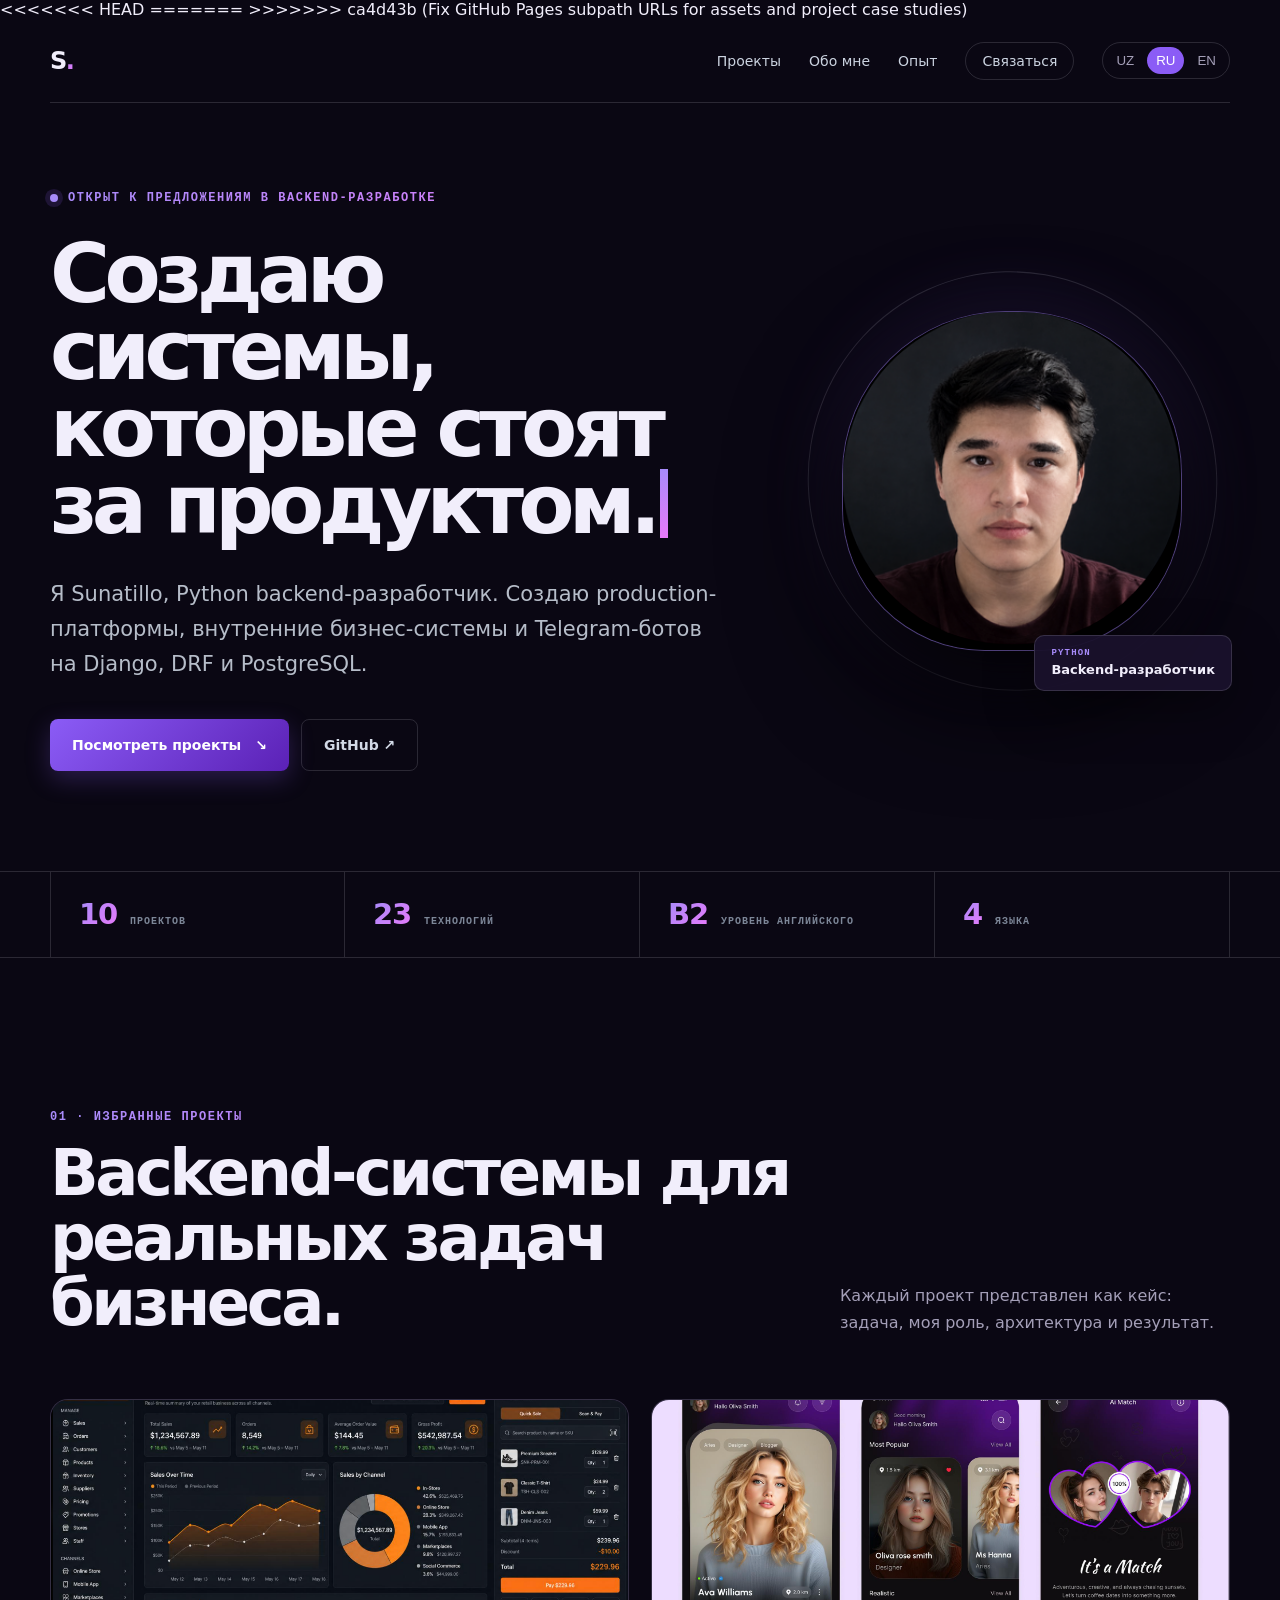
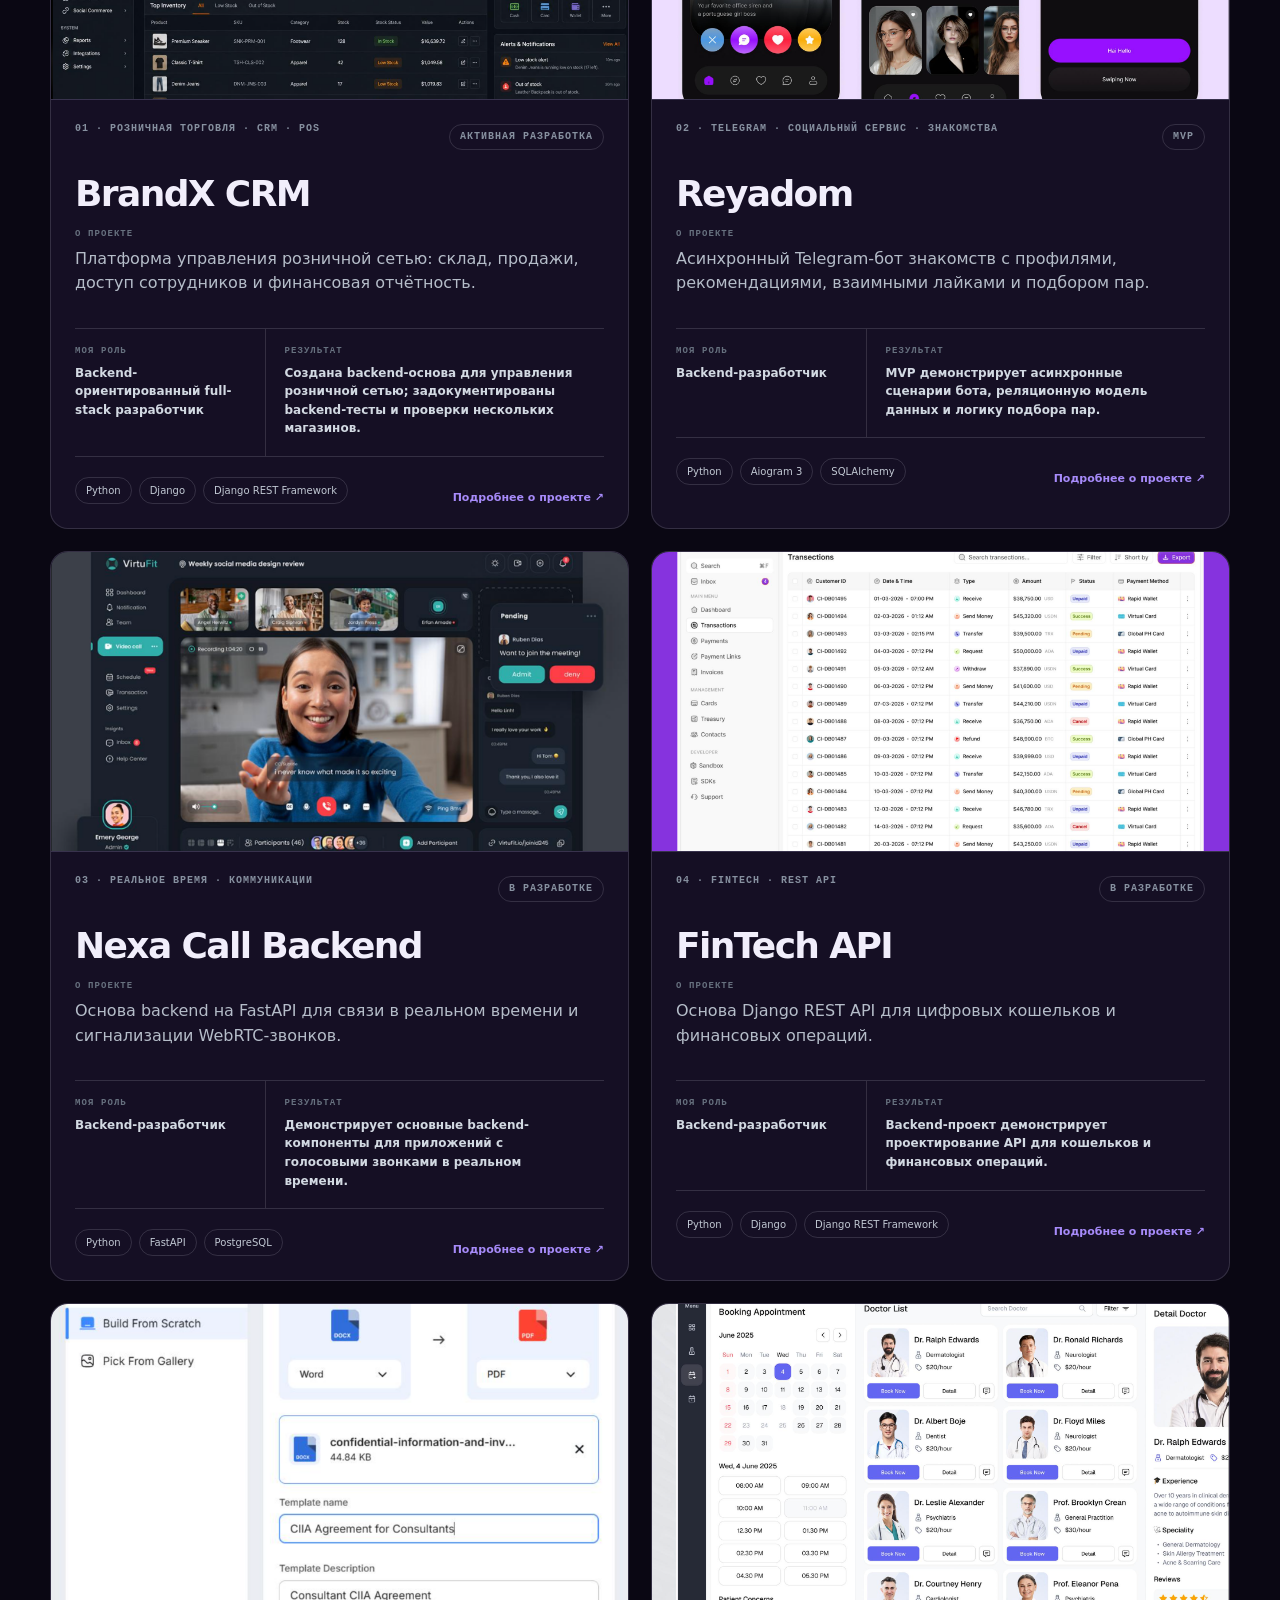
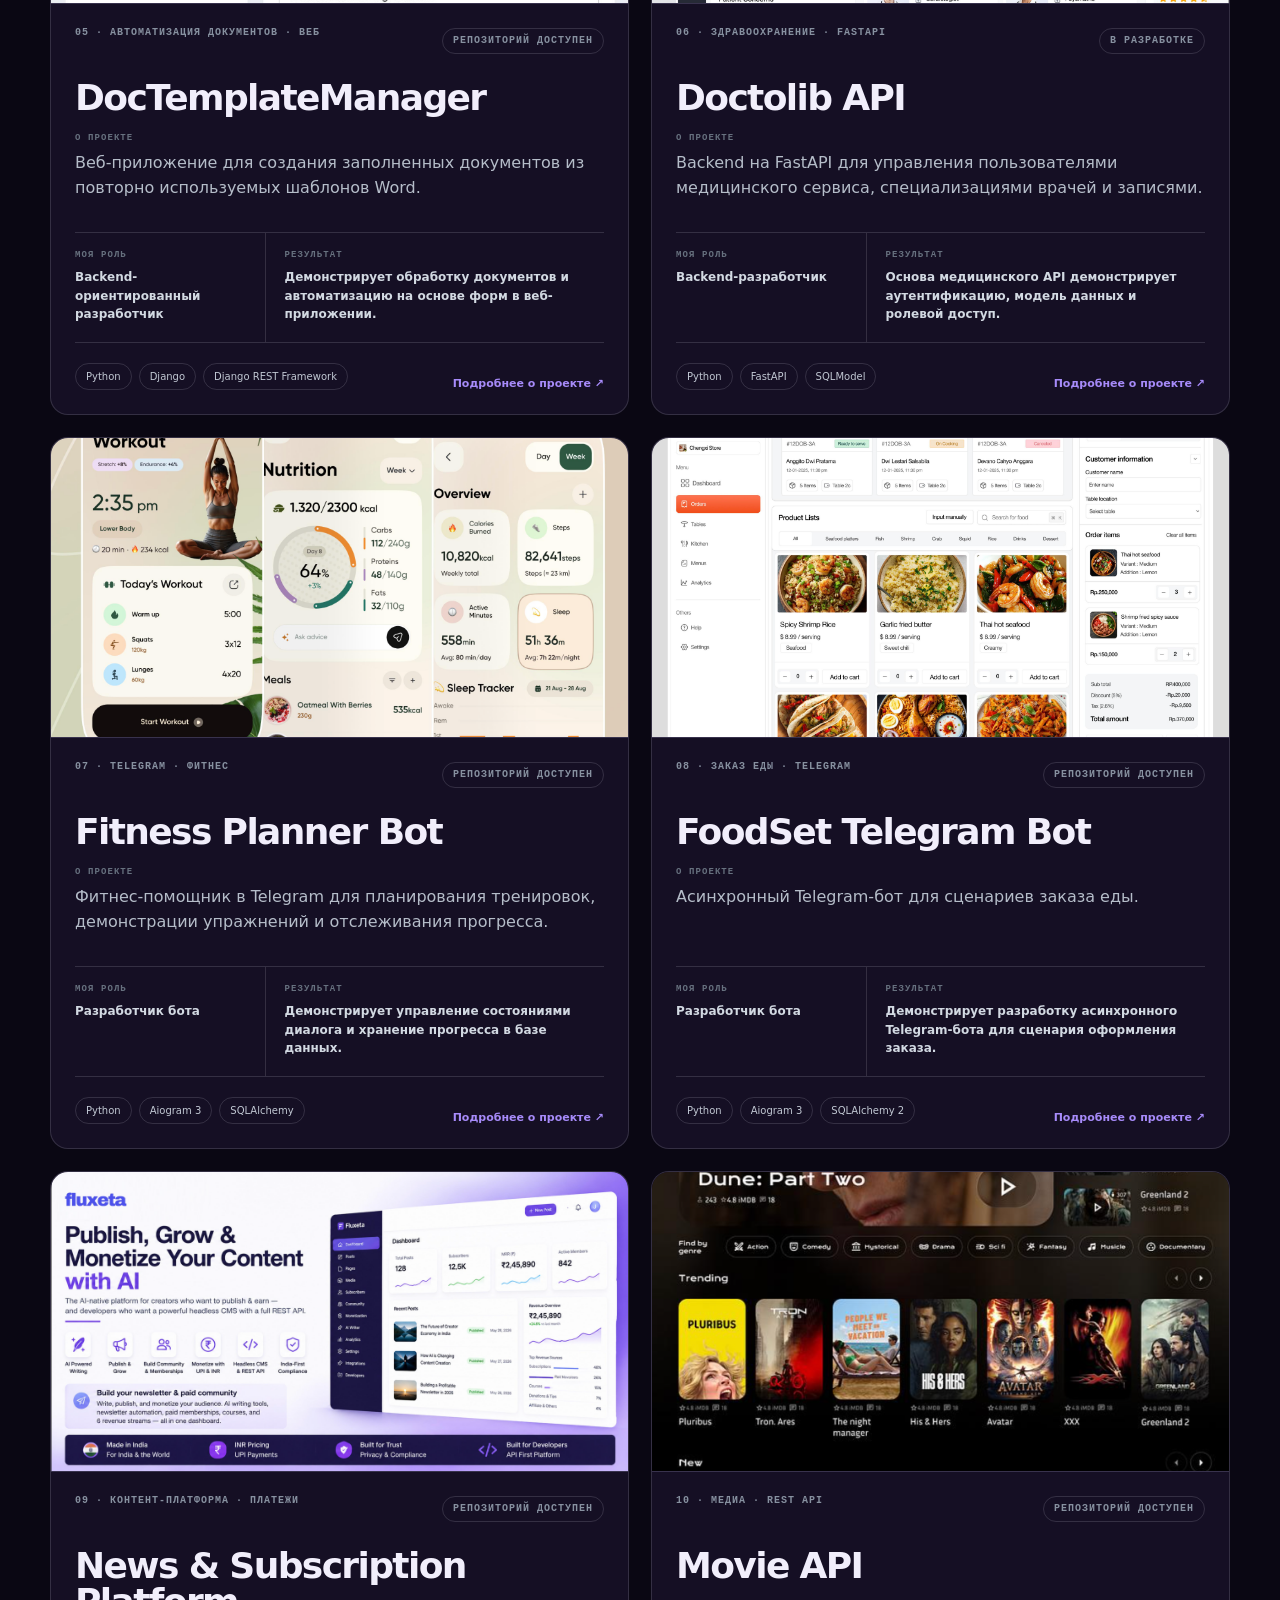
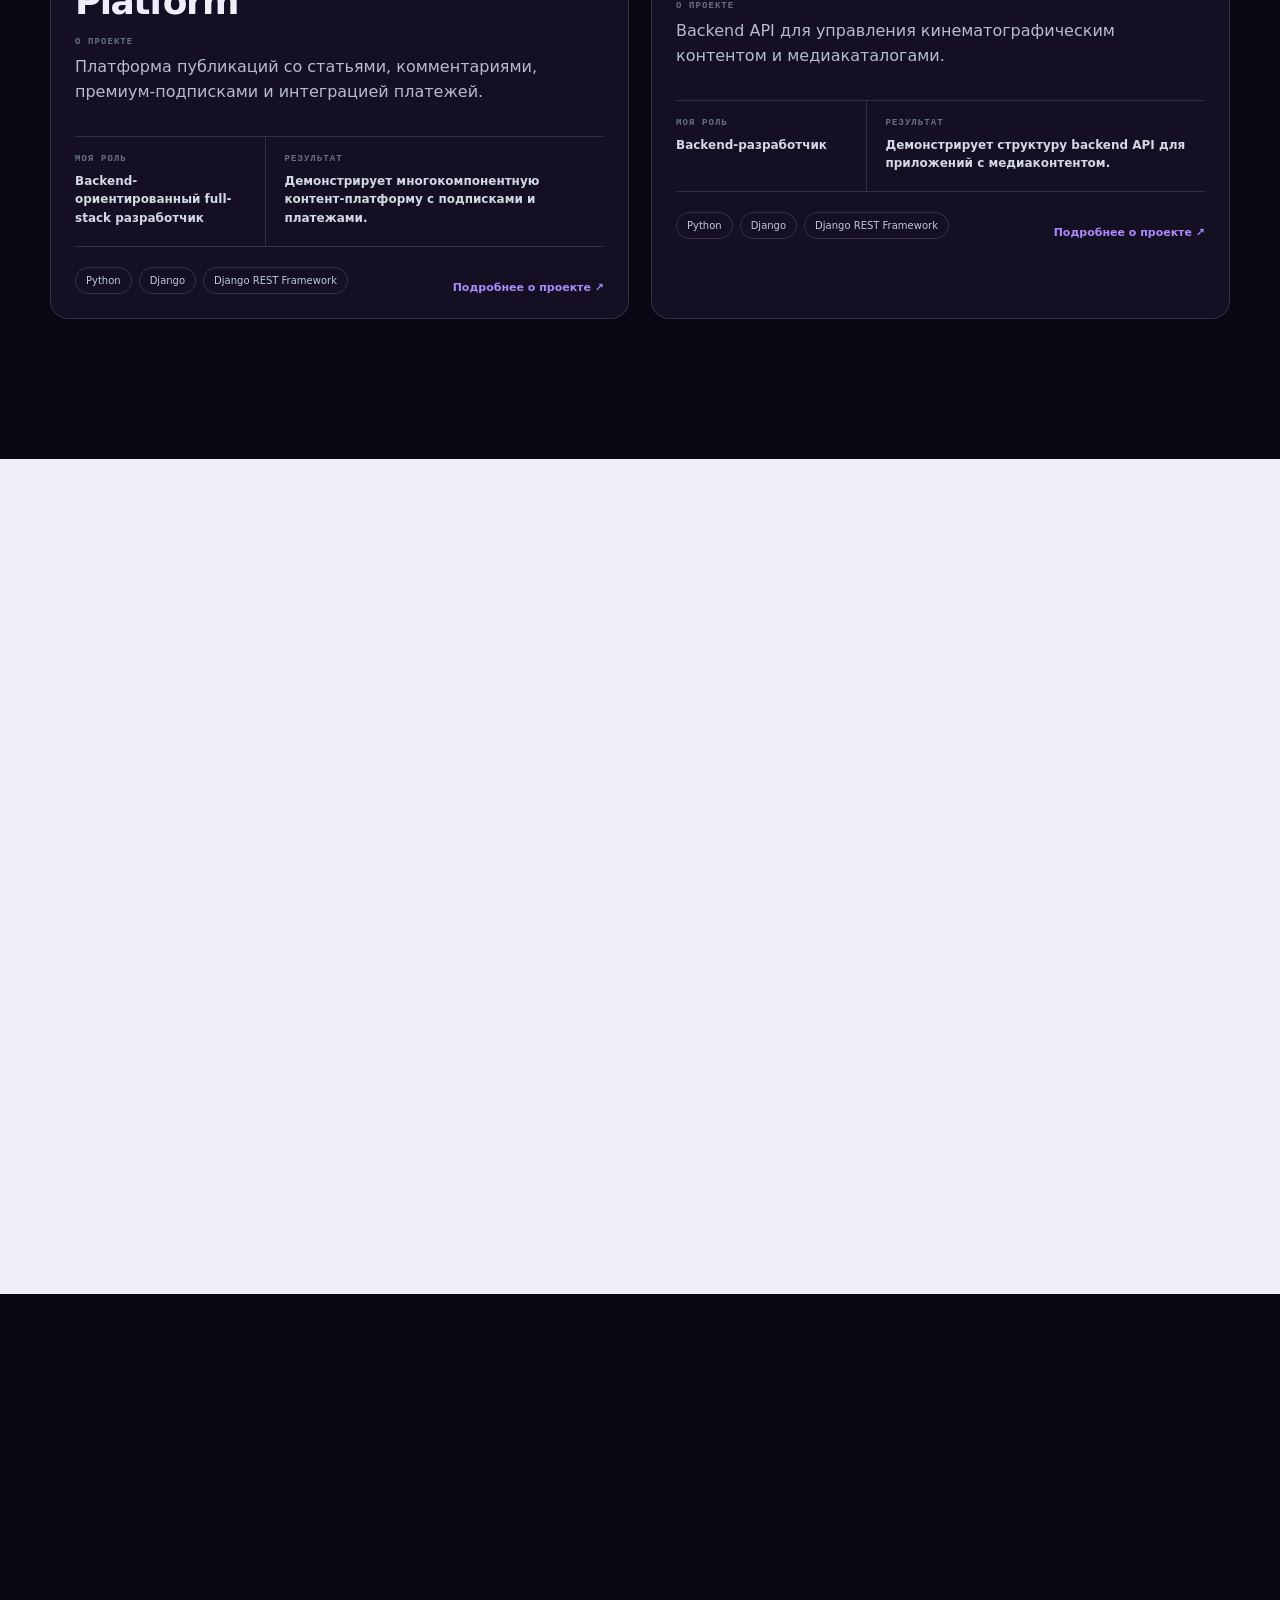
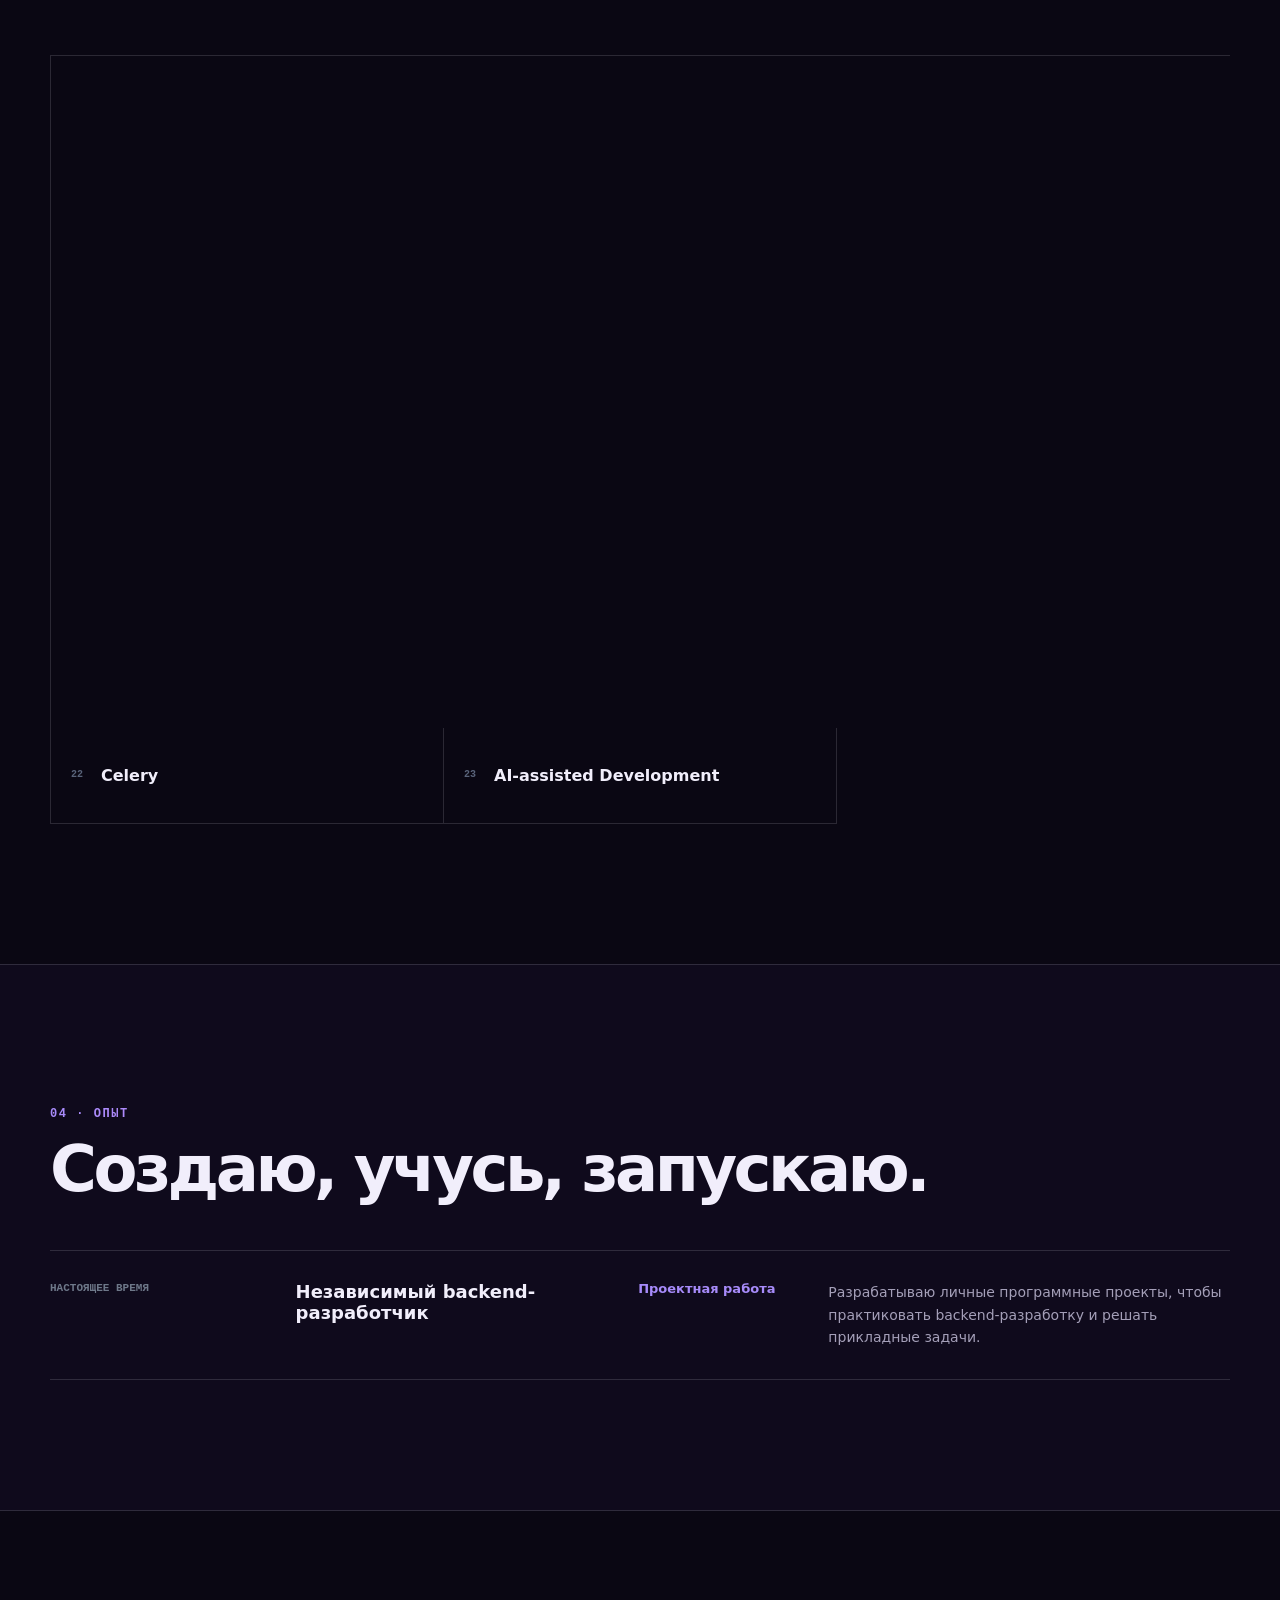
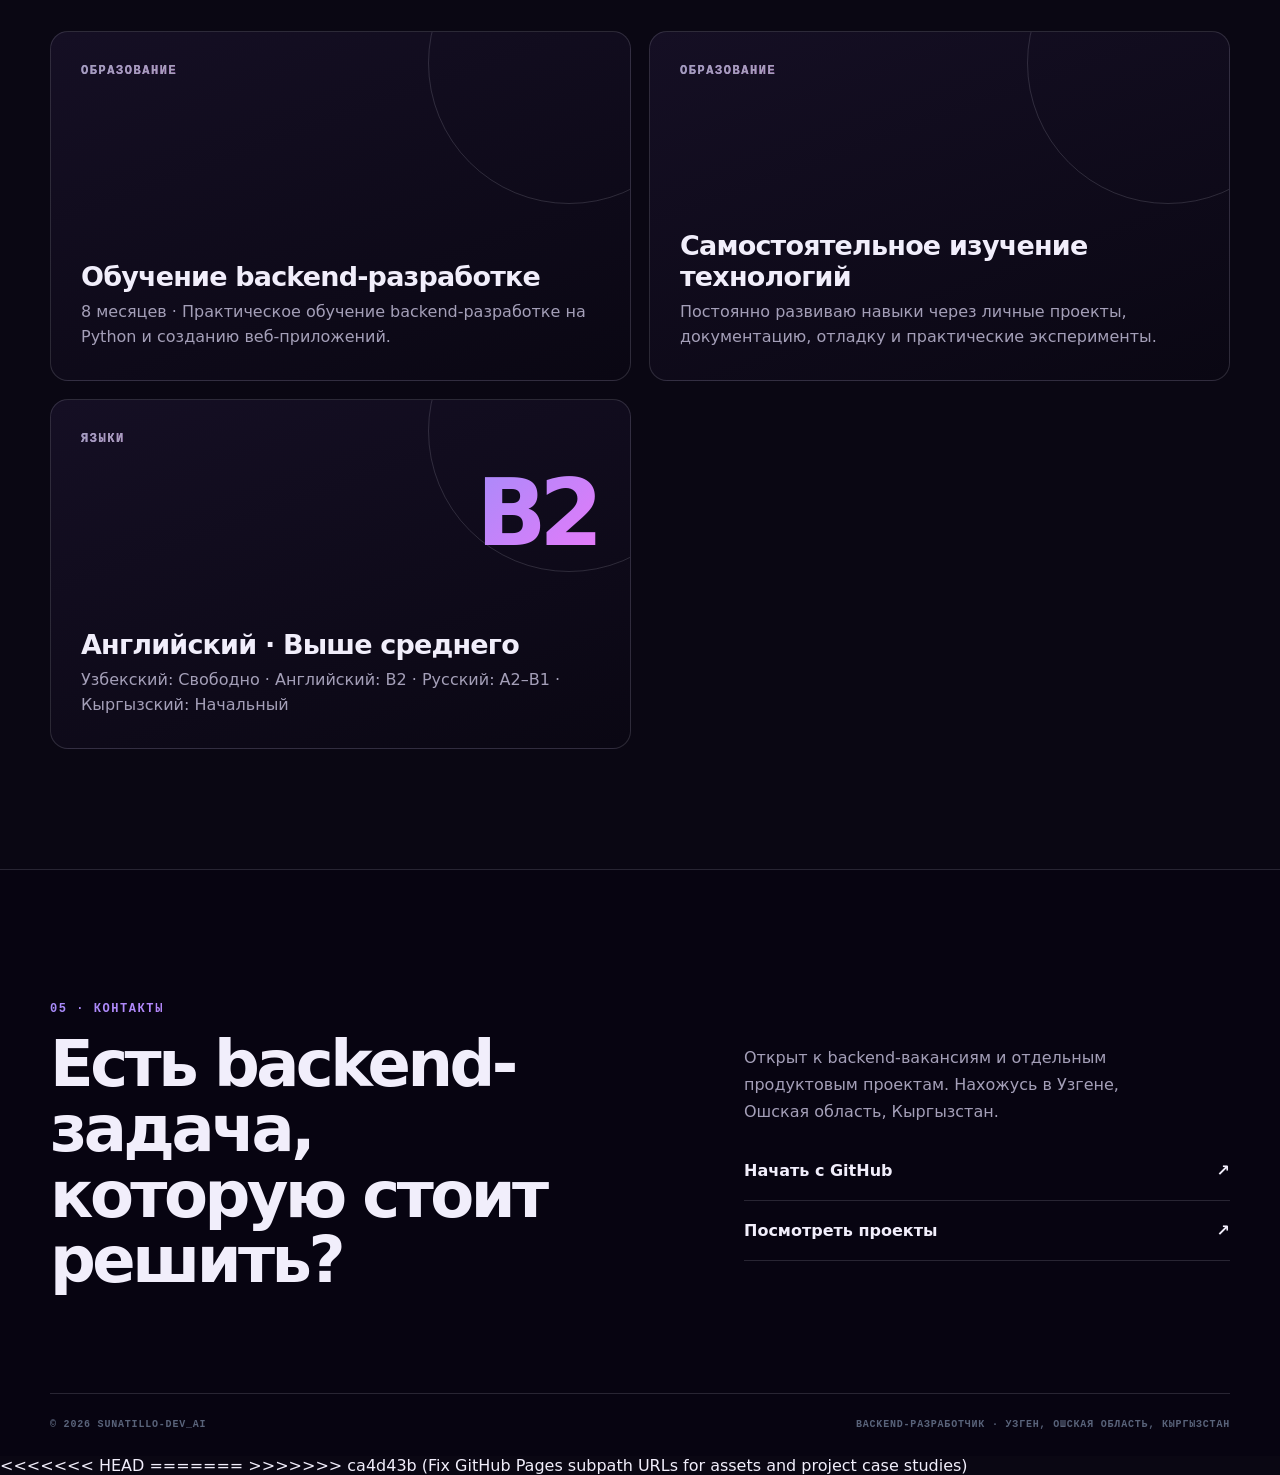
==== index.html @ 859b3cd0 "Fix project files and clean git history" ====
<html lang="ru">
<head>
    <meta charset="UTF-8">
    <meta name="viewport" content="width=device-width, initial-scale=1.0">

    <meta name="description" content="Backend engineering portfolio of Sunatillo — Django, DRF, PostgreSQL, Telegram bots.">
    <meta property="og:title" content="Sunatillo — Python Backend Developer">
    <meta property="og:description" content="Production backends and real operational systems, explained through detailed engineering case studies.">
    <meta property="og:image" content="https://sunatillo2024.github.io/Sunatillo-dev_ai/assets/og.png">
    <meta property="og:type" content="website">
    <meta name="twitter:card" content="summary_large_image">
    <meta name="theme-color" content="#0a0713">
<<<<<<< HEAD

    <link rel="icon" href="/Sunatillo-dev_ai/favicon.svg">
    <link rel="stylesheet" href="/Sunatillo-dev_ai/assets/styles.css">

=======
    <link rel="icon" href="/favicon.svg">
    <link rel="stylesheet" href="/assets/styles.css">
>>>>>>> ca4d43b (Fix GitHub Pages subpath URLs for assets and project case studies)
    <title>Sunatillo — Python Backend Developer</title>
</head>
<body>
    <div id="app"></div>
<<<<<<< HEAD

    <script type="module" src="/Sunatillo-dev_ai/assets/app.js"></script>
</body>
</html>
=======
    <script type="module" src="/assets/app.js"></script>
  </body>
</html>
>>>>>>> ca4d43b (Fix GitHub Pages subpath URLs for assets and project case studies)
---- assets/styles.css ----
:root {
  --ink:#f1eefb;
  --muted:#a49fb8;
  --line:rgba(241,238,251,.14);
  --bg:#0a0713;
  --violet:#8b5cf6;
  --violet-bright:#a78bfa;
  --violet-deep:#5b21b6;
  --plum:#d946ef;
  --plum-bright:#e879f9;
  --plum-deep:#86198f;
}
* { box-sizing:border-box; }
html { scroll-behavior:smooth; background:var(--bg); }
body { margin:0; background:var(--bg); color:var(--ink); font-family:Inter,ui-sans-serif,system-ui,-apple-system,BlinkMacSystemFont,"Segoe UI",sans-serif; overflow-x:hidden; }
a { color:inherit; text-decoration:none; }
::selection { background:var(--violet); color:#fff; }
.section-shell,.nav-shell { width:min(1180px,calc(100% - 48px)); margin-inline:auto; }

/* NAV */
.nav-shell { height:84px; display:flex; align-items:center; justify-content:space-between; border-bottom:1px solid var(--line); position:relative; z-index:5; }
.brand { font-size:24px; font-weight:850; letter-spacing:-.06em; }
.brand span { background:linear-gradient(135deg,var(--violet-bright),var(--plum-bright)); -webkit-background-clip:text; background-clip:text; color:transparent; }
.nav-links { display:flex; align-items:center; gap:28px; color:#cbd3e0; font-size:14px; }
.nav-links a:hover { color:#fff; }
.nav-cta { border:1px solid var(--line); border-radius:99px; padding:10px 16px; transition:.25s; }
.nav-cta:hover { border-color:var(--violet); background:rgba(139,92,246,.08); }
.language-switch { display:flex; align-items:center; gap:4px; padding:4px; border:1px solid var(--line); border-radius:99px; }
.language-switch button { border:0; border-radius:99px; padding:6px 9px; background:transparent; color:var(--muted); font:700 11px/1 inherit; cursor:pointer; }
.language-switch button[aria-pressed="true"] { background:var(--violet); color:#fff; }
.case-nav-actions { display:flex; align-items:center; gap:22px; }

/* HERO */
.hero { min-height:720px; display:grid; grid-template-columns:1.22fr .78fr; align-items:center; gap:64px; padding-block:88px 100px; }
.hero-copy { position:relative; z-index:1; }
.eyebrow,.section-kicker { background:linear-gradient(135deg,var(--violet-bright),var(--plum-bright)); -webkit-background-clip:text; background-clip:text; color:transparent; font:700 12px/1.2 ui-monospace,monospace; letter-spacing:.13em; text-transform:uppercase; }
.eyebrow { display:flex; align-items:center; gap:10px; margin:0 0 30px; }
.status-dot { width:8px; height:8px; border-radius:50%; background:var(--violet-bright); box-shadow:0 0 0 5px rgba(139,92,246,.15); animation:pulse 2s infinite; }
@keyframes pulse { 0%,100%{box-shadow:0 0 0 5px rgba(139,92,246,.15);} 50%{box-shadow:0 0 0 10px rgba(139,92,246,.03);} }
.hero h1 { margin:0; max-width:780px; font-size:clamp(44px,6.4vw,96px); line-height:.94; letter-spacing:-.07em; font-weight:740; }
.hero h1::after { content:""; display:inline-block; width:.09em; height:.85em; background:linear-gradient(180deg,var(--violet-bright),var(--plum-bright)); vertical-align:-.06em; margin-left:.06em; animation:blink 1.1s steps(1) infinite; }
@keyframes blink { 50%{opacity:0;} }
.hero-lead { max-width:700px; margin:34px 0 0; color:#b6bdc9; font-size:clamp(16px,2vw,21px); line-height:1.65; }
.hero-lead strong { color:var(--ink); font-weight:680; }
.hero-actions { display:flex; gap:12px; margin-top:38px; flex-wrap:wrap; }
.button { display:inline-flex; align-items:center; justify-content:center; gap:14px; min-height:52px; padding:0 22px; border-radius:8px; font-size:14px; font-weight:720; transition:.25s; position:relative; overflow:hidden; }
.button-primary { background:linear-gradient(135deg,var(--violet),var(--violet-deep)); color:#fff; box-shadow:0 8px 24px rgba(139,92,246,.25); }
.button-primary:hover { transform:translateY(-2px); box-shadow:0 12px 32px rgba(139,92,246,.4); }
.button-primary::after { content:""; position:absolute; inset:0; background:linear-gradient(120deg,transparent 30%,rgba(255,255,255,.25) 50%,transparent 70%); transform:translateX(-100%); animation:shine 3s infinite; }
@keyframes shine { 0%,60%{transform:translateX(-100%);} 100%{transform:translateX(100%);} }
.button-quiet { border:1px solid var(--line); color:#d3dae7; }
.button-quiet:hover { border-color:var(--plum); background:rgba(217,70,239,.08); }

/* HERO VISUAL */
.hero-visual { position:relative; min-height:500px; display:grid; place-items:center; }
.hero-visual::before { content:""; position:absolute; inset:8% 3%; border:1px solid var(--line); border-radius:50%; transform:rotate(-13deg); animation:spinSlow 24s linear infinite; }
.hero-visual::after { content:""; position:absolute; width:360px; height:360px; border-radius:50%; background:radial-gradient(circle,rgba(139,92,246,.28),transparent 66%); filter:blur(8px); animation:floatOrb 6s ease-in-out infinite; }
@keyframes spinSlow { to{transform:rotate(347deg);} }
@keyframes floatOrb { 0%,100%{transform:translate(0,0) scale(1);} 50%{transform:translate(10px,-14px) scale(1.06);} }
.portrait-frame { width:min(340px,76vw); aspect-ratio:1; border-radius:48% 48% 42% 42%; overflow:hidden; border:1px solid rgba(167,139,250,.35); position:relative; z-index:2; background:#1e1734; box-shadow:0 40px 110px #000,0 0 80px rgba(139,92,246,.18); }
.portrait-frame img { width:100%; height:100%; object-fit:cover; object-position:center 35%; filter:saturate(.82) contrast(1.05); transition:transform .6s; }
.portrait-frame:hover img { transform:scale(1.05); }
.portrait-caption { position:absolute; z-index:3; bottom:40px; right:-2px; background:rgba(26,18,44,.94); border:1px solid var(--line); border-radius:10px; padding:13px 16px; display:flex; flex-direction:column; gap:4px; box-shadow:0 18px 50px rgba(0,0,0,.4); }
.portrait-caption span { color:var(--violet-bright); font:700 9px/1 ui-monospace,monospace; text-transform:uppercase; letter-spacing:.13em; }
.portrait-caption strong { font-size:13px; }

/* PROOF STRIP */
.proof-strip { border-block:1px solid var(--line); display:grid; grid-template-columns:repeat(4,1fr); padding-inline:max(24px,calc((100% - 1180px)/2)); }
.proof-strip div { padding:28px; border-right:1px solid var(--line); display:flex; align-items:baseline; gap:13px; }
.proof-strip div:first-child { border-left:1px solid var(--line); }
.proof-strip span { color:#7d8798; font:650 10px/1.35 ui-monospace,monospace; text-transform:uppercase; letter-spacing:.1em; }
.proof-strip strong { font-size:29px; line-height:1; background:linear-gradient(135deg,var(--violet-bright),var(--plum-bright)); -webkit-background-clip:text; background-clip:text; color:transparent; letter-spacing:-.04em; }

/* WORK SECTION */
.work-section,.toolkit-section { padding-block:140px; }
.section-heading { display:flex; justify-content:space-between; align-items:flex-end; gap:48px; margin-bottom:62px; }
.section-heading h2,.about-grid h2,footer h2 { margin:16px 0 0; font-size:clamp(36px,5vw,66px); line-height:1.02; letter-spacing:-.055em; font-weight:700; }
.section-heading > p { max-width:390px; color:var(--muted); line-height:1.7; margin:0; }
.section-heading.compact { margin-bottom:48px; }

.visual-project-grid { display:grid; grid-template-columns:repeat(2,minmax(0,1fr)); gap:22px; }
.visual-project-card { border:1px solid var(--line); border-radius:18px; overflow:hidden; background:#150f24; transition:transform .25s, border-color .25s, box-shadow .25s; }
.visual-project-card:hover { transform:translateY(-5px); border-color:rgba(167,139,250,.55); box-shadow:0 24px 60px rgba(139,92,246,.14); }
.project-image { height:300px; overflow:hidden; background:#1a1330; position:relative; border-bottom:1px solid var(--line); }
.project-image img { width:100%; height:100%; display:block; }
.project-image-cover img { object-fit:cover; }
.project-image-contain img { object-fit:contain; padding:58px; background:radial-gradient(circle at center,#241a3f,#0a0713 72%); }
.project-image-large { height:470px; border:1px solid var(--line); border-radius:20px; box-shadow:0 40px 100px rgba(0,0,0,.4); }

.visual-project-body { padding:24px; }
.visual-project-body h3 { font-size:36px; line-height:1; margin:26px 0 18px; letter-spacing:-.045em; }
.what-it-is { color:#b5bdc9; line-height:1.55; font-size:16px; margin:0; min-height:74px; }
.visual-project-body small { display:block; color:#67717f; font:700 9px/1 ui-monospace,monospace; letter-spacing:.12em; margin-bottom:8px; }
.project-clarity { display:grid; grid-template-columns:.72fr 1.28fr; border-block:1px solid var(--line); margin-top:24px; }
.project-clarity > div { padding:18px 16px 18px 0; }
.project-clarity > div + div { border-left:1px solid var(--line); padding-left:18px; }
.project-clarity strong { font-size:12px; line-height:1.55; display:block; color:#d2d9e2; font-weight:600; }
.project-card-footer { display:flex; justify-content:space-between; align-items:flex-end; gap:18px; margin-top:20px; }
.project-card-footer b { color:var(--violet-bright); font-size:11px; white-space:nowrap; }
.project-tags { display:flex; flex-wrap:wrap; gap:7px; }
.project-tags em { font-style:normal; color:#c1c8d3; border:1px solid var(--line); border-radius:99px; padding:7px 10px; font-size:10px; }
.project-card-top { display:flex; justify-content:space-between; color:#8791a0; font:650 10px/1 ui-monospace,monospace; letter-spacing:.1em; text-transform:uppercase; gap:12px; flex-wrap:wrap; }
.project-status { border:1px solid var(--line); border-radius:99px; padding:7px 10px; }

/* PRODUCT PREVIEWS (Fallback Visuals) */
.product-preview { display:flex; align-items:center; justify-content:center; background-image:linear-gradient(rgba(255,255,255,.035) 1px,transparent 1px),linear-gradient(90deg,rgba(255,255,255,.035) 1px,transparent 1px); background-size:34px 34px; }
.scanner-preview { background-color:#0b1114; }
.preview-window { width:72%; padding:28px; border:1px solid rgba(141,211,255,.25); border-radius:12px; background:rgba(9,16,20,.88); display:flex; flex-direction:column; align-items:center; text-align:center; position:relative; z-index:1; }
.preview-label { font:700 9px/1 ui-monospace,monospace; letter-spacing:.15em; color:#8ed0ff; }
.preview-window strong { font-size:22px; margin-top:26px; }
.preview-window p { color:#74838a; font-size:12px; }
.preview-window i { font-style:normal; background:#8ed0ff; color:#071015; border-radius:6px; padding:10px 16px; font-size:11px; font-weight:750; }
.scan-line { position:absolute; width:90%; height:1px; background:#8ed0ff; box-shadow:0 0 18px #8ed0ff; animation:scan 3s ease-in-out infinite; }
@keyframes scan { 0%,100%{top:20%;opacity:0;} 50%{top:78%;opacity:1;} }
.exam-preview { justify-content:flex-start; gap:24px; padding:38px; background-color:#151022; }
.exam-number { font-size:92px; font-weight:800; color:rgba(195,149,255,.23); letter-spacing:-.1em; }
.exam-copy { display:flex; flex-wrap:wrap; gap:8px; max-width:320px; }
.exam-copy span { width:100%; color:#bc8cff; font:700 9px/1 ui-monospace,monospace; letter-spacing:.12em; }
.exam-copy strong { width:100%; font-size:17px; line-height:1.3; margin:9px 0; }
.exam-copy i { font-style:normal; border:1px solid rgba(255,255,255,.16); border-radius:5px; padding:7px 13px; color:#a7a0ae; font-size:11px; }
.exam-preview > b { position:absolute; right:20px; top:20px; color:#bc8cff; font:700 10px/1 ui-monospace,monospace; }
.moderation-preview { background-color:#101a19; flex-direction:column; gap:12px; padding:40px; }
.message { width:min(78%,380px); border:1px solid var(--line); border-radius:11px; padding:15px 16px; background:#17201f; color:#b8c3bf; font-size:12px; display:flex; justify-content:space-between; }
.message span { font:700 9px/1 ui-monospace,monospace; text-transform:uppercase; }
.message.safe { transform:translateX(-30px); }
.message.safe span { color:var(--violet-bright); }
.message.flagged { transform:translateX(30px); border-color:rgba(217,70,239,.35); }
.message.flagged span { color:var(--plum-bright); }
.bot-orb { position:absolute; right:32px; bottom:24px; width:64px; height:64px; border-radius:50%; display:grid; place-items:center; background:linear-gradient(135deg,var(--violet),var(--plum)); color:#fff; font:800 20px/1 ui-monospace,monospace; }

/* ABOUT */
.about-section { background:var(--ink); color:#140b23; padding-block:130px; }
.about-grid { display:grid; grid-template-columns:.85fr 1.15fr; gap:100px; }
.about-section .section-kicker { background:linear-gradient(135deg,var(--violet-deep),var(--plum-deep)); -webkit-background-clip:text; background-clip:text; color:transparent; }
.about-copy > p { font-size:18px; line-height:1.75; color:#494158; }
.about-copy .about-lead { font-size:26px; line-height:1.45; color:#140b23; margin-top:0; letter-spacing:-.02em; }
.about-links { display:flex; flex-wrap:wrap; gap:12px; margin-top:36px; }
.about-links a { border:1px solid #c6bedb; border-radius:8px; padding:13px 16px; font-weight:690; font-size:13px; transition:.2s; }
.about-links a:hover { background:linear-gradient(135deg,var(--violet),var(--plum)); color:#fff; border-color:transparent; }

/* TOOLKIT */
.skills-cloud { display:grid; grid-template-columns:repeat(3,1fr); border-top:1px solid var(--line); border-left:1px solid var(--line); }
.skills-cloud span { min-height:96px; border-right:1px solid var(--line); border-bottom:1px solid var(--line); display:flex; align-items:center; gap:18px; padding:20px; font-size:16px; font-weight:600; transition:.25s; }
.skills-cloud span:hover { background:linear-gradient(135deg,rgba(139,92,246,.08),rgba(217,70,239,.08)); }
.skills-cloud small { color:#59637a; font:650 10px/1 ui-monospace,monospace; }

/* EXPERIENCE */
.experience-section { border-top:1px solid var(--line); border-bottom:1px solid var(--line); padding-block:130px; background:#0f0a1c; }
.timeline { border-top:1px solid var(--line); }
.timeline article { display:grid; grid-template-columns:.8fr 1.15fr .6fr 1.45fr; gap:24px; align-items:start; padding:30px 0; border-bottom:1px solid var(--line); }
.timeline time { color:#6e7889; font:650 11px/1.4 ui-monospace,monospace; text-transform:uppercase; }
.timeline h3 { font-size:18px; margin:0; }
.timeline strong { color:var(--violet-bright); font-size:13px; }
.timeline p { color:var(--muted); margin:0; line-height:1.6; font-size:14px; }

/* CREDENTIALS */
.credentials-section { display:grid; grid-template-columns:repeat(2,1fr); gap:18px; padding-block:120px; }
.education-card,.language-card { min-height:350px; border:1px solid var(--line); border-radius:18px; padding:30px; position:relative; overflow:hidden; display:flex; flex-direction:column; justify-content:flex-end; background:linear-gradient(160deg,#150f24,#0a0713); }
.education-card::before,.language-card::before { content:""; position:absolute; width:280px; height:280px; border:1px solid var(--line); border-radius:50%; top:-110px; right:-80px; animation:spinSlow 30s linear infinite; }
.credentials-section .section-kicker { position:absolute; top:30px; left:30px; }
.credential-year { color:var(--violet-bright); font:650 11px/1 ui-monospace,monospace; }
.credentials-section h3 { margin:14px 0 8px; font-size:27px; letter-spacing:-.03em; }
.credentials-section p { color:var(--muted); margin:0; line-height:1.55; }
.b2-mark { position:absolute; top:60px; right:34px; font-size:92px; font-weight:760; letter-spacing:-.08em; background:linear-gradient(135deg,var(--violet-bright),var(--plum-bright)); -webkit-background-clip:text; background-clip:text; color:transparent; }

/* FOOTER */
footer { border-top:1px solid var(--line); padding-top:120px; background:#070411; }
.footer-grid { display:grid; grid-template-columns:1.1fr .9fr; gap:100px; }
.footer-actions { padding-top:38px; }
.footer-actions > p { color:var(--muted); max-width:430px; line-height:1.7; }
.footer-actions a { display:flex; justify-content:space-between; border-bottom:1px solid var(--line); padding:20px 0; font-weight:650; transition:.2s; }
.footer-actions a:hover { color:var(--violet-bright); padding-left:6px; }
.footer-bottom { border-top:1px solid var(--line); margin-top:100px; padding-block:26px; display:flex; justify-content:space-between; color:#59637a; font:600 10px/1 ui-monospace,monospace; text-transform:uppercase; letter-spacing:.08em; }

/* ===== CASE STUDY ===== */
.case-nav { border-bottom-color:rgba(241,238,251,.1); }
.back-link { color:#aab3c2; font-size:13px; }
.back-link:hover { color:var(--violet-bright); }
.case-hero { min-height:640px; display:grid; grid-template-columns:1.2fr .8fr; gap:70px; align-items:center; padding-block:90px; }
.case-hero-main h1 { margin:0; font-size:clamp(60px,9vw,130px); line-height:.86; letter-spacing:-.085em; }
.case-hero-main > p:not(.eyebrow) { max-width:660px; color:#afb7c4; font-size:20px; line-height:1.65; margin:35px 0; }
.case-actions { display:flex; gap:12px; flex-wrap:wrap; }
.case-identity { display:grid; place-items:center; position:relative; min-height:390px; }
.case-identity::before,.case-identity::after { content:""; position:absolute; border:1px solid var(--line); border-radius:50%; }
.case-identity::before { width:340px; height:340px; animation:spinSlow 30s linear infinite; }
.case-identity::after { width:270px; height:270px; border-style:dashed; animation:spinSlow 20s linear infinite reverse; }
.case-identity span { width:190px; height:190px; border-radius:50%; background:linear-gradient(135deg,var(--violet),var(--plum)); color:#fff; display:grid; place-items:center; font:800 62px/1 ui-monospace,monospace; letter-spacing:-.14em; position:relative; z-index:1; box-shadow:0 0 100px rgba(139,92,246,.3); }

.case-facts { border-block:1px solid var(--line); }
.case-facts > .section-shell { display:grid; grid-template-columns:repeat(4,1fr); }
.case-facts div div { padding:24px; border-right:1px solid var(--line); display:flex; flex-direction:column; gap:9px; }
.case-facts div div:first-child { border-left:1px solid var(--line); }
.case-facts span { font:650 10px/1 ui-monospace,monospace; color:#69738a; text-transform:uppercase; letter-spacing:.12em; }
.case-facts strong { font-size:13px; font-weight:620; }

.case-overview { display:grid; grid-template-columns:.92fr 1.08fr; gap:64px; align-items:center; padding-block:120px; }
.case-overview-copy h2 { font-size:clamp(32px,4.4vw,58px); line-height:1.08; letter-spacing:-.05em; margin:18px 0 28px; }
.case-overview-copy > p:last-child { color:#9da6b5; font-size:17px; line-height:1.72; max-width:620px; }

.case-metrics { display:grid; grid-template-columns:repeat(3,1fr); border:1px solid var(--line); border-radius:16px; overflow:hidden; margin-bottom:20px; }
.case-metrics article { min-height:150px; padding:28px; display:flex; flex-direction:column; justify-content:space-between; background:linear-gradient(145deg,#160f26,#0a0713); }
.case-metrics article + article { border-left:1px solid var(--line); }
.case-metrics strong { font-size:48px; letter-spacing:-.06em; background:linear-gradient(135deg,var(--violet-bright),var(--plum-bright)); -webkit-background-clip:text; background-clip:text; color:transparent; }
.case-metrics span { color:#7f8a9b; font:700 10px/1.4 ui-monospace,monospace; text-transform:uppercase; letter-spacing:.11em; }

.case-story { display:grid; grid-template-columns:.32fr 1fr; gap:60px; padding-block:130px; }
.case-story-bordered { border-top:1px solid var(--line); }
.case-label { display:flex; gap:16px; align-items:flex-start; }
.case-label span { background:linear-gradient(135deg,var(--violet-bright),var(--plum-bright)); -webkit-background-clip:text; background-clip:text; color:transparent; font:700 11px/1 ui-monospace,monospace; }
.case-label p { margin:0; color:#727d90; font:650 11px/1.35 ui-monospace,monospace; text-transform:uppercase; letter-spacing:.08em; }
.case-content h2 { margin:0 0 42px; font-size:clamp(34px,5vw,64px); line-height:1.02; letter-spacing:-.055em; }
.case-overline { color:#68738a; font:700 10px/1.2 ui-monospace,monospace; text-transform:uppercase; letter-spacing:.13em; margin:0 0 13px; }

.detail-grid { display:grid; grid-template-columns:repeat(2,minmax(0,1fr)); border-top:1px solid var(--line); border-left:1px solid var(--line); }
.detail-grid article { min-height:190px; padding:25px; border-right:1px solid var(--line); border-bottom:1px solid var(--line); position:relative; background:linear-gradient(145deg,rgba(167,139,250,.04),transparent); transition:.25s; }
.detail-grid article:hover { background:linear-gradient(145deg,rgba(217,70,239,.06),transparent); }
.detail-grid h3 { font-size:20px; letter-spacing:-.025em; margin:0 0 14px; }
.detail-grid p { color:#929cab; line-height:1.65; font-size:14px; margin:0; }
.detail-grid-numbered article { padding-top:70px; }
.detail-grid-numbered article > span { position:absolute; top:24px; left:25px; background:linear-gradient(135deg,var(--violet-bright),var(--plum-bright)); -webkit-background-clip:text; background-clip:text; color:transparent; font:700 11px/1 ui-monospace,monospace; }
.detail-grid-numbered article:not(:last-child)::after { content:"→"; position:absolute; right:-13px; top:27px; width:26px; height:26px; border-radius:50%; background:linear-gradient(135deg,var(--violet),var(--plum)); color:#fff; display:grid; place-items:center; z-index:2; font-size:12px; }

.case-dark-panel { background:#0f0a1c; border-block:1px solid var(--line); }
.architecture-flow { border-top:1px solid var(--line); }
.architecture-flow article { display:grid; grid-template-columns:70px 1fr; gap:20px; padding:28px 0; border-bottom:1px solid var(--line); position:relative; }
.architecture-flow article > span { width:42px; height:42px; border:1px solid rgba(167,139,250,.4); border-radius:50%; display:grid; place-items:center; color:var(--violet-bright); font:700 10px/1 ui-monospace,monospace; transition:.25s; }
.architecture-flow article:hover > span { background:linear-gradient(135deg,var(--violet),var(--plum)); color:#fff; border-color:transparent; }
.architecture-flow article:not(:last-child)::before { content:""; position:absolute; left:20px; top:70px; bottom:-28px; border-left:1px dashed rgba(167,139,250,.3); }
.architecture-flow h3 { font-size:22px; margin:0 0 9px; letter-spacing:-.025em; }
.architecture-flow p { margin:0; color:#929cab; line-height:1.65; max-width:720px; }

.contribution-list { border-top:1px solid var(--line); }
.contribution-list div { display:grid; grid-template-columns:60px 1fr; gap:18px; padding:22px 0; border-bottom:1px solid var(--line); }
.contribution-list span { color:#66708a; font:650 10px/1.6 ui-monospace,monospace; }
.contribution-list p { font-size:17px; margin:0; line-height:1.55; }
.team-note { margin:28px 0 0; padding:18px 20px; border-left:2px solid var(--plum); background:rgba(217,70,239,.05); color:#929cab; line-height:1.6; font-size:13px; }
.team-note strong { color:var(--ink); }

.case-capabilities { background:var(--ink); color:#140b23; }
.case-capabilities .case-label p { color:#514868; }
.case-capabilities .case-label span { background:linear-gradient(135deg,var(--violet-deep),var(--plum-deep)); -webkit-background-clip:text; background-clip:text; color:transparent; }
.capability-grid { display:grid; grid-template-columns:repeat(2,1fr); border-top:1px solid #cfc7e2; border-left:1px solid #cfc7e2; }
.capability-grid article { min-height:150px; border-right:1px solid #cfc7e2; border-bottom:1px solid #cfc7e2; padding:24px; display:flex; flex-direction:column; justify-content:space-between; transition:.25s; }
.capability-grid article:hover { background:rgba(139,92,246,.06); }
.capability-grid article > span { color:var(--violet-deep); }
.capability-grid h3 { font-size:20px; margin:24px 0 0; letter-spacing:-.02em; }

.case-gallery-wrap { background:#0f0a1c; border-block:1px solid var(--line); }
.case-gallery-section { display:grid; grid-template-columns:.32fr 1fr; gap:60px; padding-block:130px; }
.gallery-heading { margin:0 0 38px; font-size:clamp(34px,5vw,64px); line-height:1.02; letter-spacing:-.055em; }
.case-gallery { display:grid; grid-template-columns:repeat(2,minmax(0,1fr)); gap:18px; }
.case-gallery figure { margin:0; border:1px solid var(--line); background:#150f24; border-radius:14px; overflow:hidden; transition:.25s; }
.case-gallery figure:hover { border-color:rgba(167,139,250,.5); transform:translateY(-3px); }
.case-gallery figure:first-child:nth-last-child(1) { grid-column:1/-1; }
.case-gallery figure:first-child:nth-last-child(3) { grid-column:1/-1; }
.case-gallery img { display:block; width:100%; aspect-ratio:16/9; object-fit:cover; object-position:top; }
.case-gallery figcaption { padding:13px 16px; color:#78839a; font:650 10px/1.5 ui-monospace,monospace; text-transform:uppercase; letter-spacing:.08em; }

.case-outcome { border-top:1px solid var(--line); padding-block:130px; display:grid; grid-template-columns:1.25fr .75fr; gap:90px; }
.case-outcome h2 { font-size:clamp(30px,4vw,52px); line-height:1.15; letter-spacing:-.045em; margin:18px 0 0; }
.stack-list { display:flex; flex-wrap:wrap; gap:8px; align-self:end; }
.stack-list > span { width:100%; margin-bottom:12px; color:#69748a; font:650 10px/1 ui-monospace,monospace; text-transform:uppercase; letter-spacing:.12em; }
.stack-list em { font-style:normal; border:1px solid var(--line); border-radius:99px; padding:9px 12px; color:#b6bdc9; font-size:11px; }
.case-tech { display:grid; gap:28px; align-self:end; }
.case-tech .stack-list { align-self:auto; }

.next-case { display:block; background:linear-gradient(135deg,var(--violet),var(--plum)); color:#fff; transition:.3s; }
.next-case:hover { filter:brightness(1.12); }
.next-case > .section-shell { min-height:340px; display:grid; grid-template-columns:1fr auto; align-items:center; position:relative; }
.next-case p { position:absolute; top:52px; left:0; font:700 11px/1 ui-monospace,monospace; text-transform:uppercase; letter-spacing:.1em; }
.next-case h2 { font-size:clamp(50px,9vw,120px); letter-spacing:-.075em; line-height:.9; margin:50px 0 0; }
.next-case span { font-size:48px; }
.case-footer { padding-top:0; }
.case-footer .footer-bottom { margin-top:0; }

/* ===== SCROLL REVEAL ===== */
.reveal { opacity:0; transform:translateY(28px); transition:opacity .7s cubic-bezier(.2,.7,.2,1), transform .7s cubic-bezier(.2,.7,.2,1); }
.reveal.revealed { opacity:1; transform:translateY(0); }

/* ===== RESPONSIVE ===== */
@media (max-width:900px) {
  .section-shell,.nav-shell { width:min(100% - 32px,720px); }
  .nav-links a:not(.nav-cta) { display:none; }
  .nav-links { gap:12px; }
  .hero { grid-template-columns:1fr; padding-block:56px 72px; gap:32px; }
  .hero h1 { font-size:clamp(44px,9vw,72px); }
  .hero-visual { min-height:400px; order:-1; }
  .proof-strip { grid-template-columns:repeat(2,1fr); padding-inline:16px; }
  .proof-strip div:nth-child(3) { border-left:1px solid var(--line); }
  .proof-strip div:nth-child(-n+2) { border-bottom:1px solid var(--line); }
  .visual-project-grid,.about-grid,.credentials-section,.footer-grid { grid-template-columns:1fr; }
  .section-heading { align-items:flex-start; flex-direction:column; gap:20px; }
  .about-grid { gap:46px; }
  .work-section,.toolkit-section,.experience-section { padding-block:88px; }
  .timeline article { grid-template-columns:1fr; gap:10px; }
  .skills-cloud { grid-template-columns:repeat(2,1fr); }
  .project-image { height:260px; }
  .case-hero { grid-template-columns:1fr; gap:20px; padding-block:64px; min-height:auto; }
  .case-hero-main h1 { font-size:clamp(48px,10vw,90px); }
  .case-identity { min-height:320px; }
  .case-facts > .section-shell { grid-template-columns:repeat(2,1fr); }
  .case-facts div div:nth-child(3) { border-left:1px solid var(--line); }
  .case-story,.case-gallery-section { grid-template-columns:1fr; gap:38px; }
  .case-overview { grid-template-columns:1fr; gap:42px; }
  .project-image-large { height:400px; }
  .detail-grid { grid-template-columns:1fr; }
  .detail-grid-numbered article:not(:last-child)::after { content:"↓"; right:22px; top:auto; bottom:-13px; }
  .case-gallery { grid-template-columns:1fr; }
  .case-gallery figure:first-child:nth-last-child(3) { grid-column:auto; }
  .case-outcome { grid-template-columns:1fr; gap:48px; }
}

@media (max-width:560px) {
  .nav-shell { height:68px; }
  .brand { font-size:22px; }
  .hero { padding-block:48px 56px; }
  .hero h1 { font-size:clamp(38px,11vw,56px); line-height:.96; }
  .hero-lead { font-size:16px; margin-top:24px; }
  .hero-actions { flex-direction:column; align-items:stretch; margin-top:28px; }
  .button { width:100%; }
  .hero-visual { min-height:340px; }
  .portrait-frame { width:min(260px,72vw); }
  .portrait-caption { bottom:12px; right:8px; padding:10px 13px; }
  .proof-strip { grid-template-columns:1fr; padding-inline:16px; }
  .proof-strip div,.proof-strip div:nth-child(3) { border-left:1px solid var(--line); border-bottom:1px solid var(--line); }
  .proof-strip div:last-child { border-bottom:0; }
  .work-section,.toolkit-section,.experience-section { padding-block:72px; }
  .section-heading { margin-bottom:36px; }
  .section-heading h2,.about-grid h2,footer h2 { font-size:clamp(30px,8vw,44px); }
  .visual-project-grid { gap:16px; }
  .project-image { height:210px; }
  .visual-project-body { padding:18px; }
  .visual-project-body h3 { font-size:28px; margin:20px 0 14px; }
  .what-it-is { font-size:14px; min-height:auto; }
  .project-clarity { grid-template-columns:1fr; margin-top:18px; }
  .project-clarity > div + div { border-left:0; border-top:1px solid var(--line); padding-left:0; }
  .project-card-footer { flex-direction:column; align-items:flex-start; gap:10px; }
  .about-section { padding-block:72px; }
  .about-copy > p { font-size:16px; }
  .about-copy .about-lead { font-size:21px; }
  .skills-cloud { grid-template-columns:1fr; }
  .skills-cloud span { min-height:72px; font-size:15px; }
  .timeline article { padding:22px 0; }
  .credentials-section { padding-block:72px; }
  .education-card,.language-card { min-height:280px; padding:24px; }
  .b2-mark { font-size:70px; top:44px; right:24px; }
  footer { padding-top:72px; }
  .footer-bottom { margin-top:56px; flex-direction:column; gap:12px; line-height:1.5; }
  .case-hero { padding-block:56px; }
  .case-hero-main h1 { font-size:clamp(40px,12vw,64px); }
  .case-hero-main > p:not(.eyebrow) { font-size:16px; margin:24px 0; }
  .case-actions { flex-direction:column; }
  .case-identity { min-height:260px; }
  .case-identity::before { width:240px; height:240px; }
  .case-identity::after { width:190px; height:190px; }
  .case-identity span { width:140px; height:140px; font-size:44px; }
  .case-facts > .section-shell { grid-template-columns:1fr; }
  .case-facts div div { border-left:1px solid var(--line); padding:18px; }
  .case-overview,.case-story,.case-gallery-section,.case-outcome { padding-block:72px; }
  .project-image-large { height:260px; }
  .case-metrics { grid-template-columns:1fr; }
  .case-metrics article { min-height:110px; padding:22px; }
  .case-metrics article + article { border-left:0; border-top:1px solid var(--line); }
  .case-metrics strong { font-size:40px; }
  .detail-grid article { min-height:160px; padding:20px; }
  .detail-grid-numbered article { padding-top:60px; }
  .detail-grid-numbered article > span { top:20px; left:20px; }
  .architecture-flow article { grid-template-columns:48px 1fr; gap:10px; padding:22px 0; }
  .architecture-flow article:not(:last-child)::before { left:20px; }
  .architecture-flow h3 { font-size:18px; }
  .contribution-list div { grid-template-columns:44px 1fr; gap:12px; padding:18px 0; }
  .contribution-list p { font-size:15px; }
  .capability-grid { grid-template-columns:1fr; }
  .capability-grid article { min-height:120px; padding:20px; }
  .case-gallery img { aspect-ratio:4/3; }
  .next-case > .section-shell { min-height:240px; }
  .next-case h2 { font-size:clamp(38px,10vw,58px); }
  .next-case span { font-size:32px; }
  .footer-grid { gap:40px; }
}

@media (prefers-reduced-motion:reduce) {
  html { scroll-behavior:auto; }
  *,*::before,*::after { animation-duration:.001ms !important; animation-iteration-count:1 !important; transition-duration:.001ms !important; }
  .reveal { opacity:1; transform:none; }
}
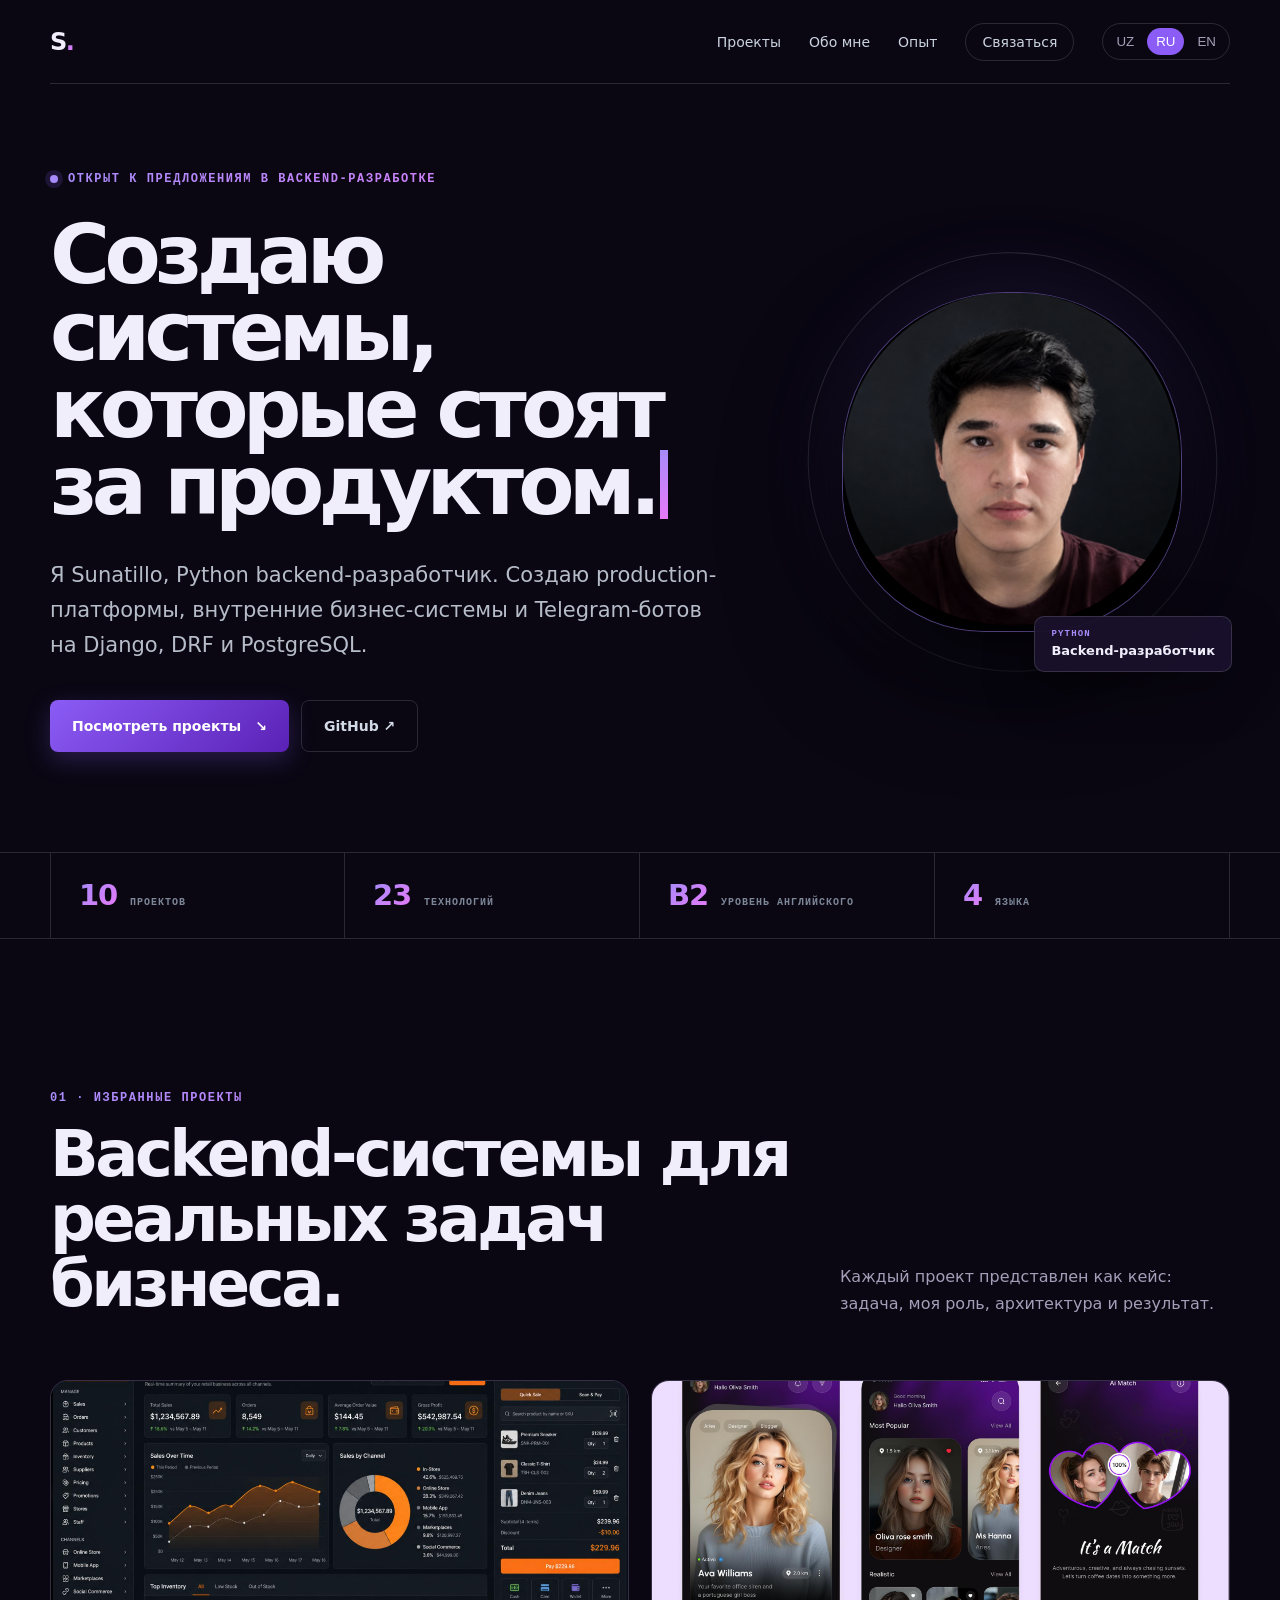
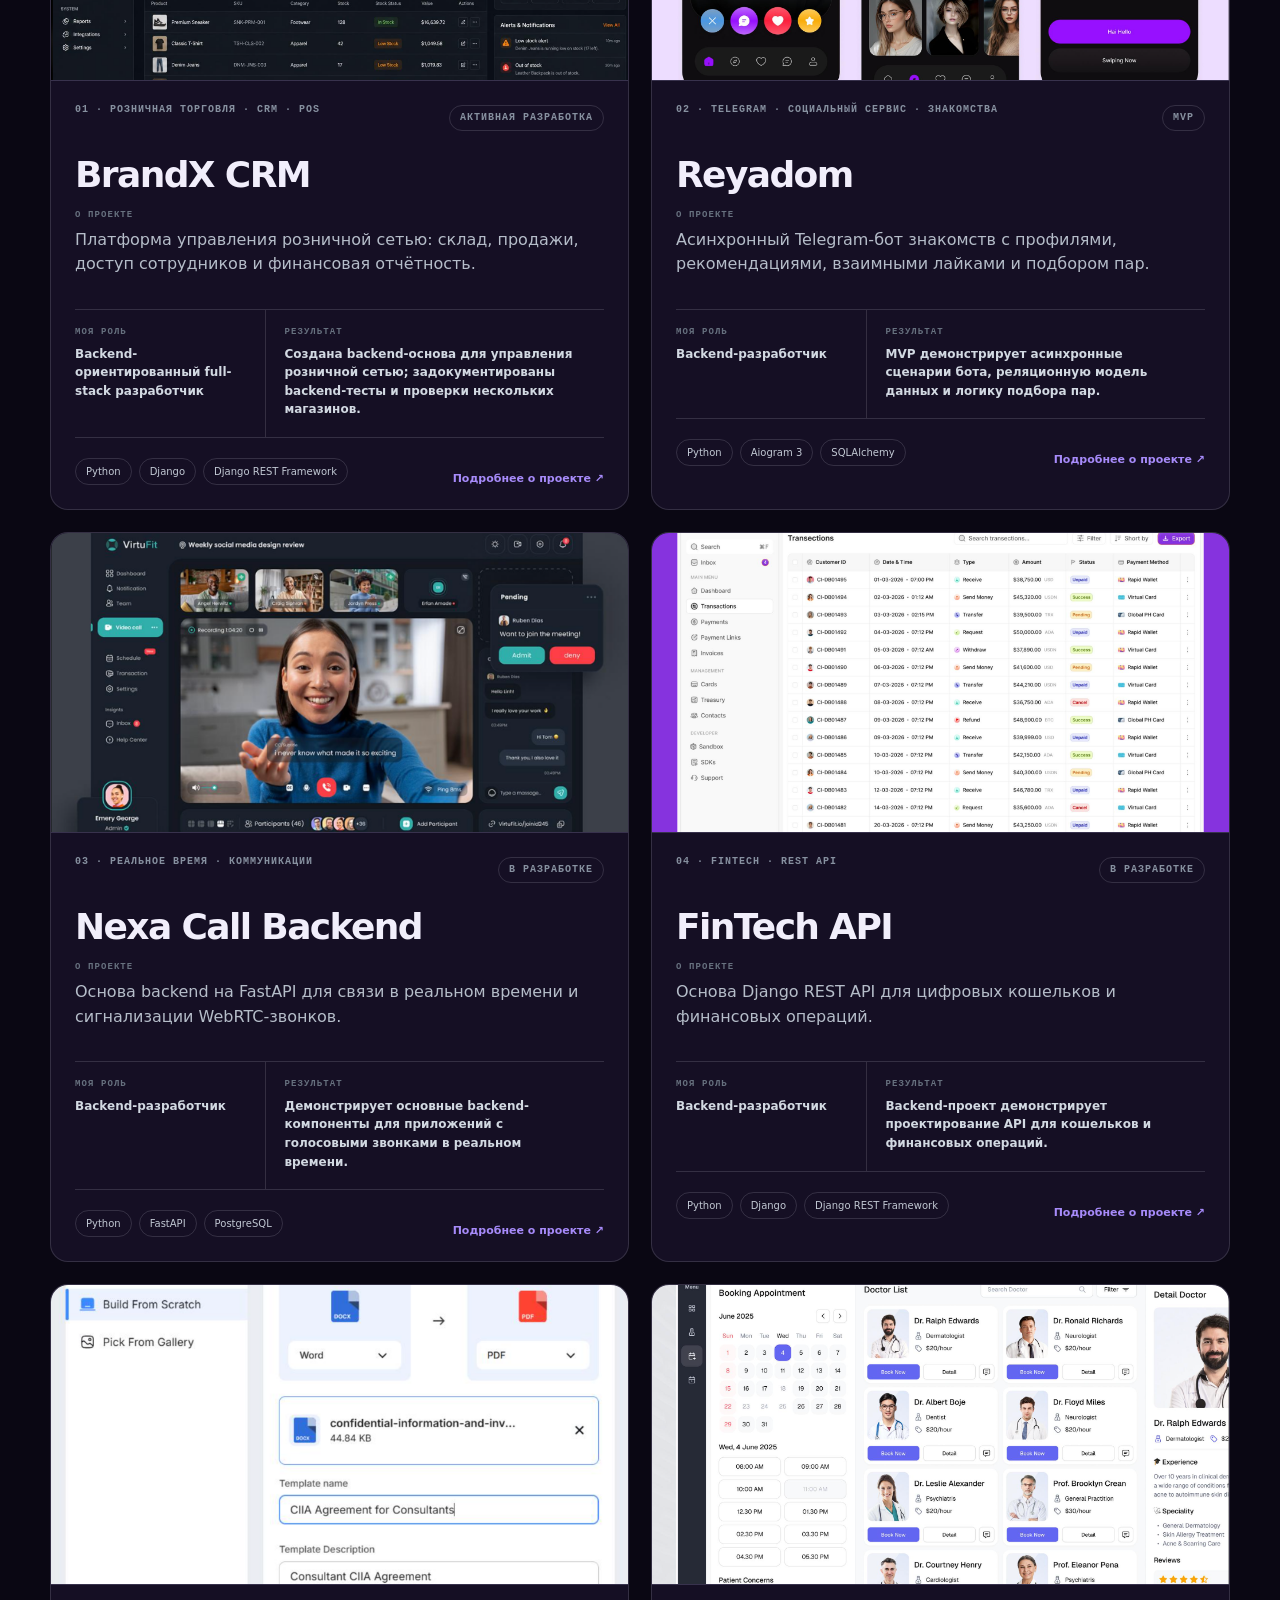
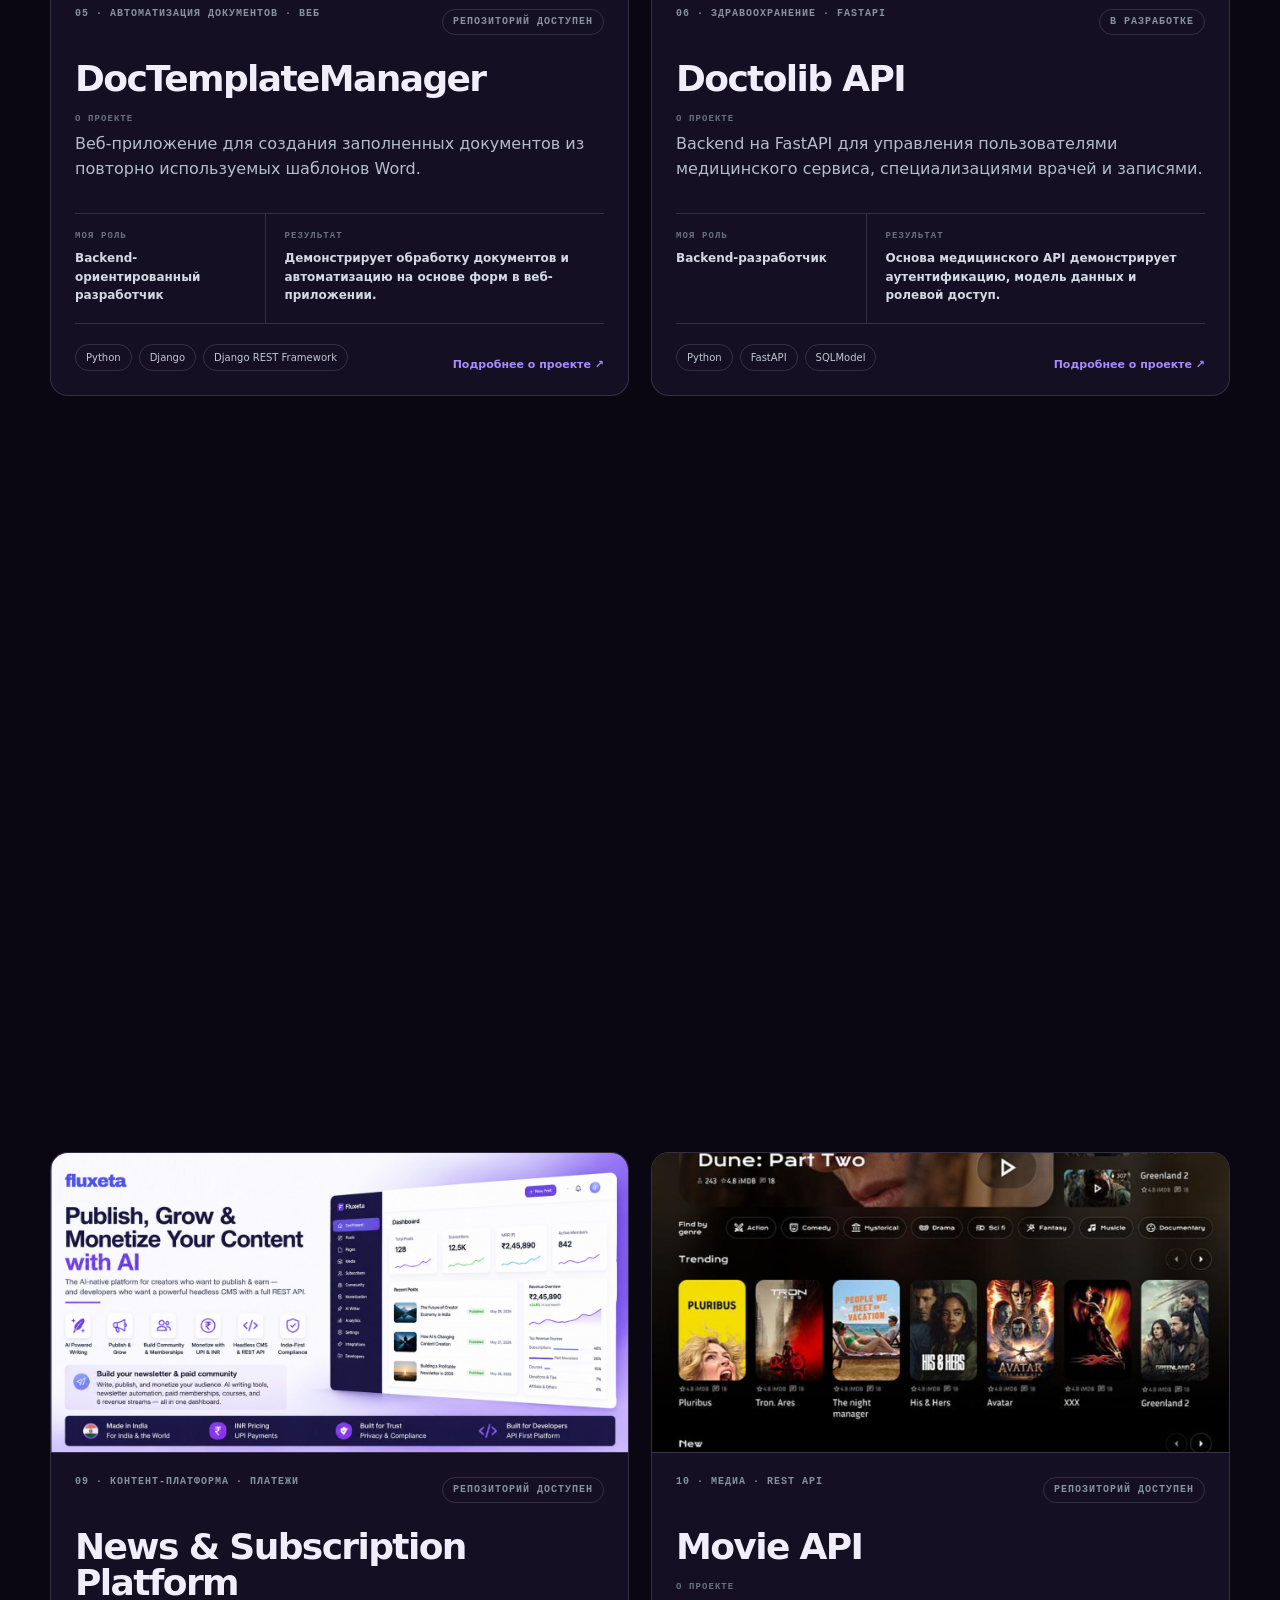
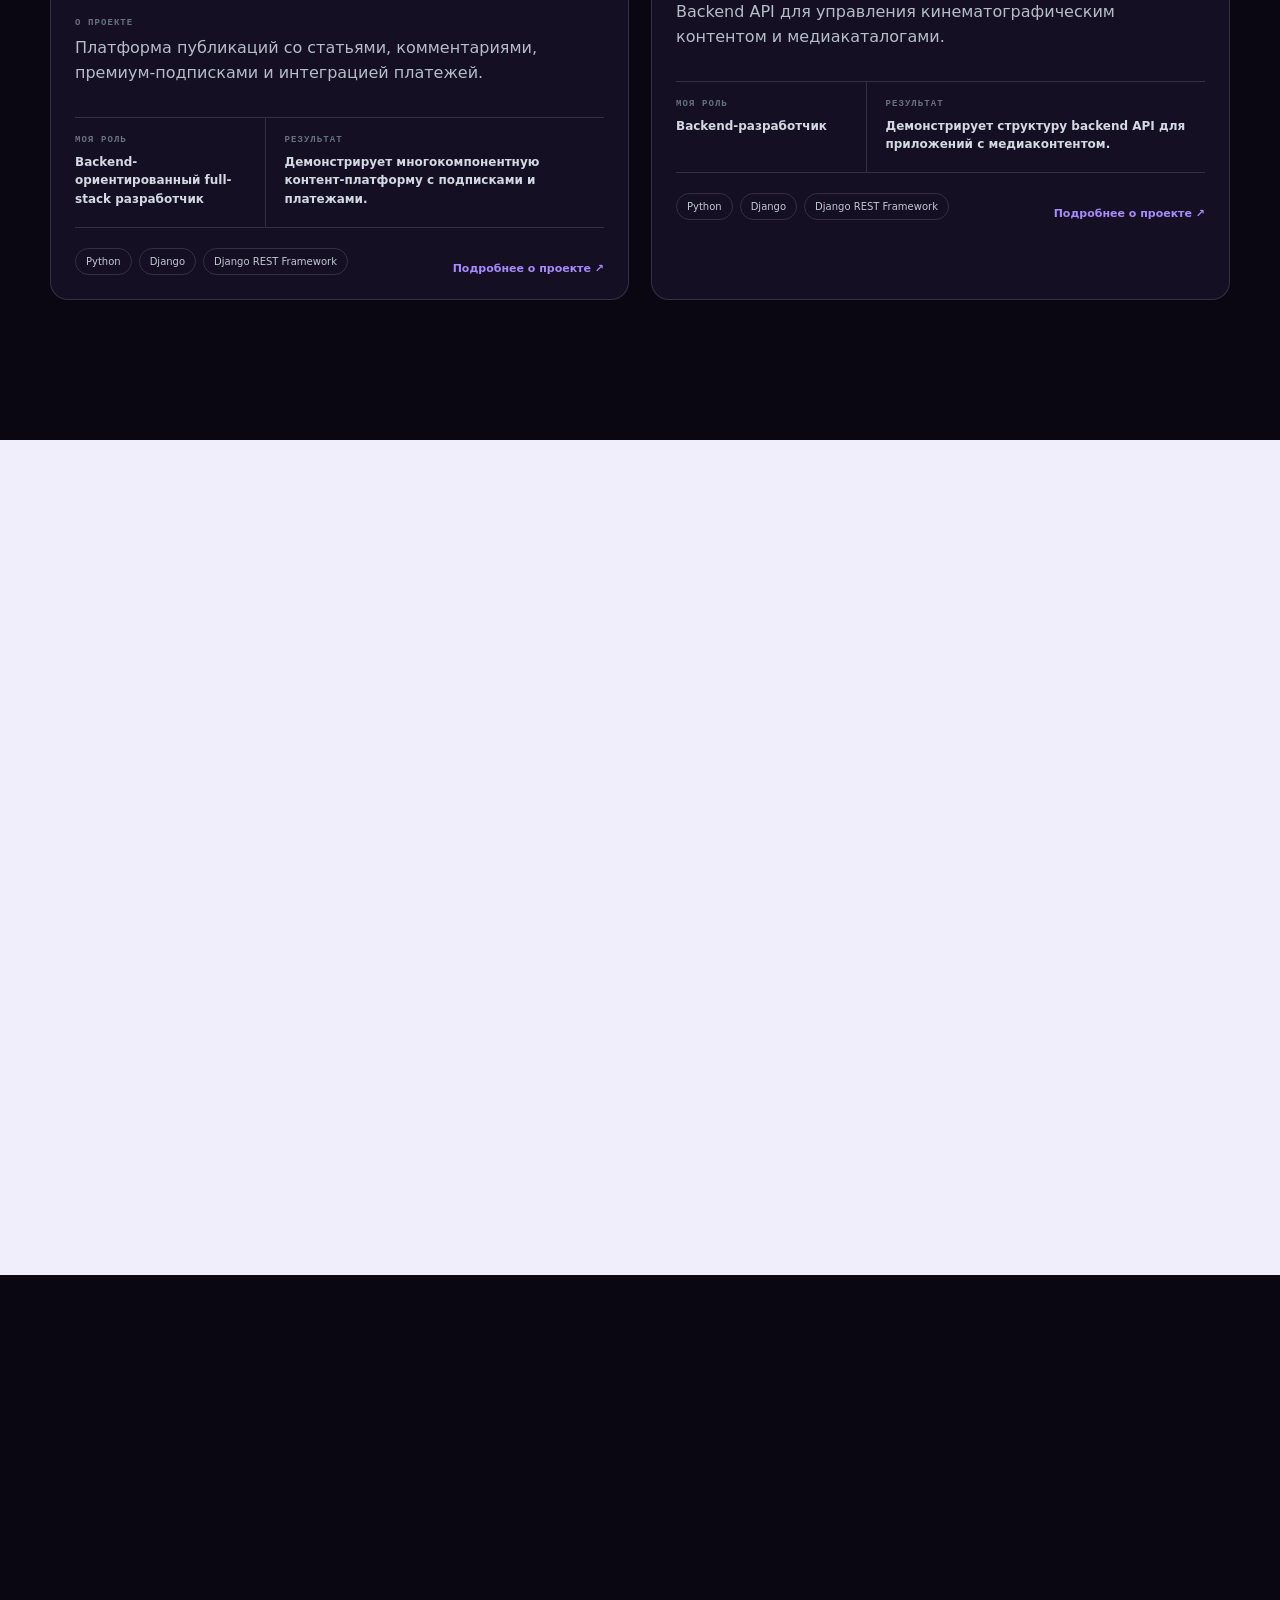
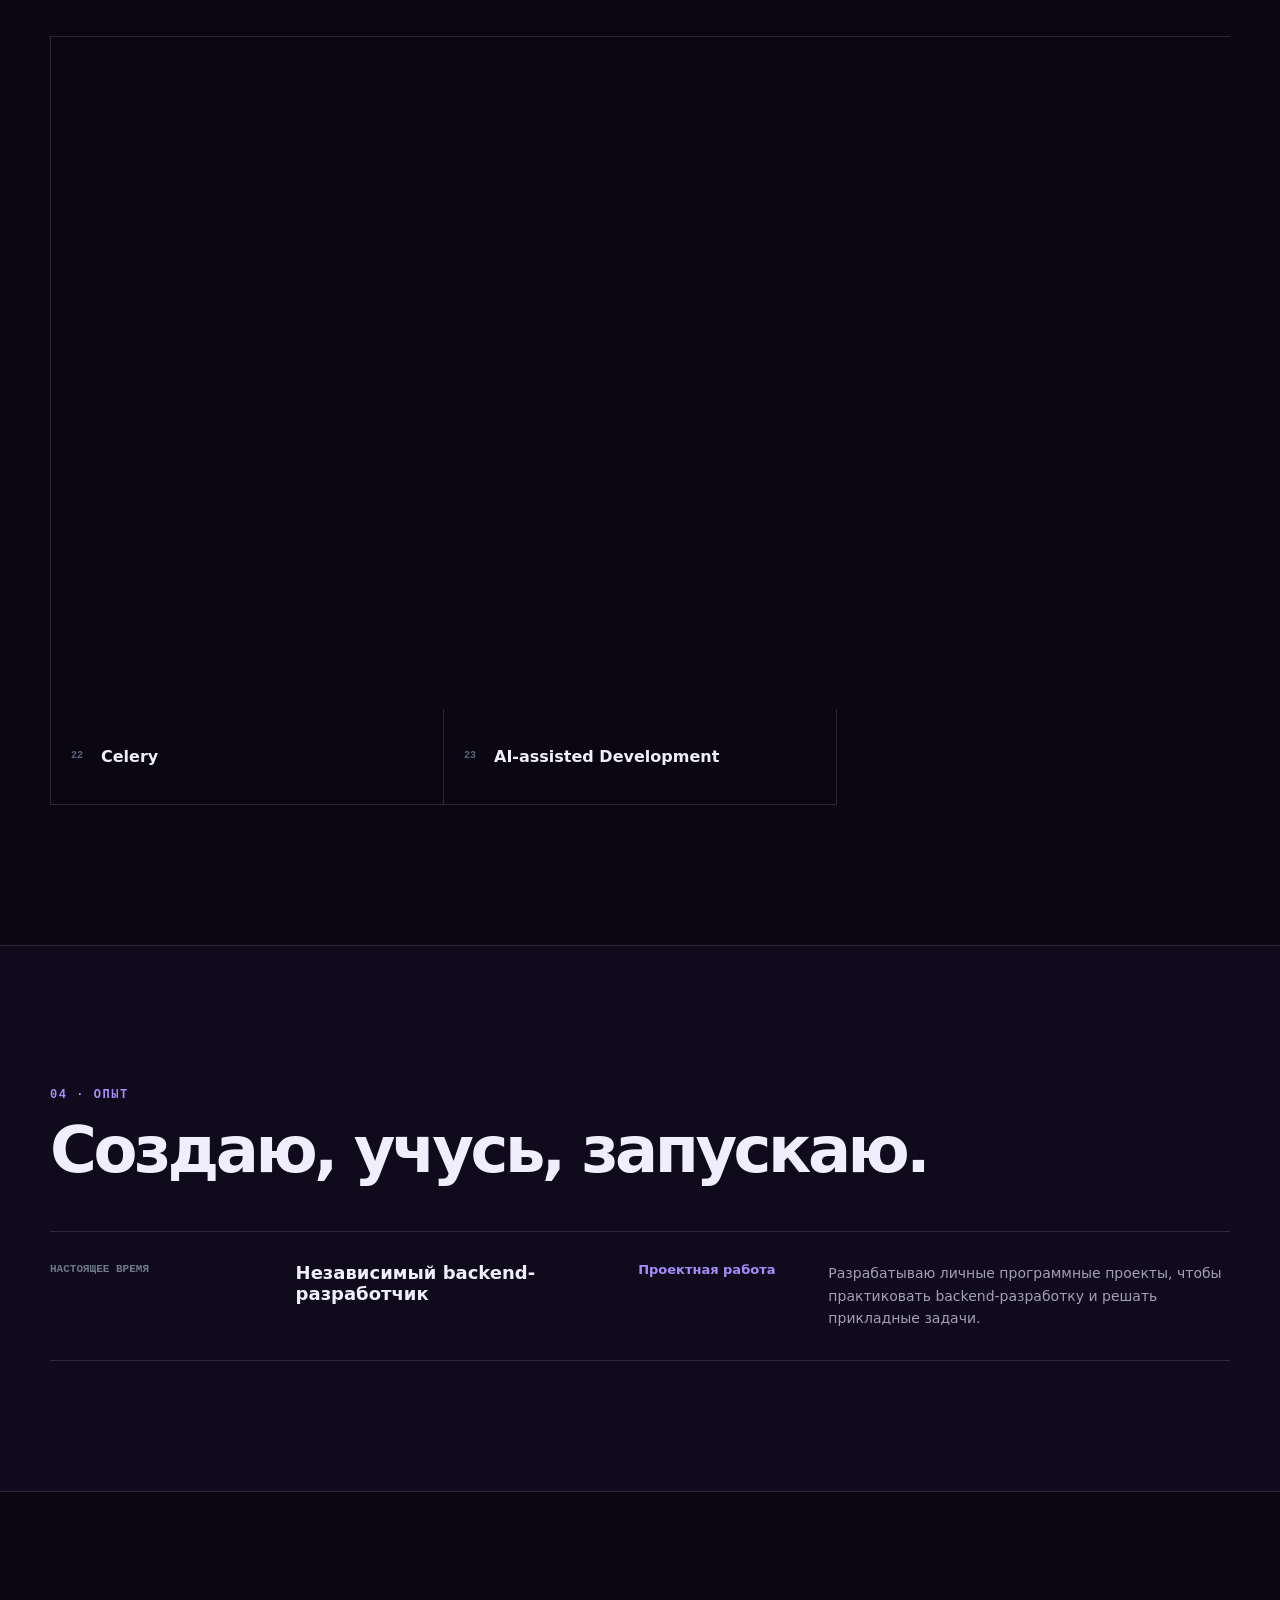
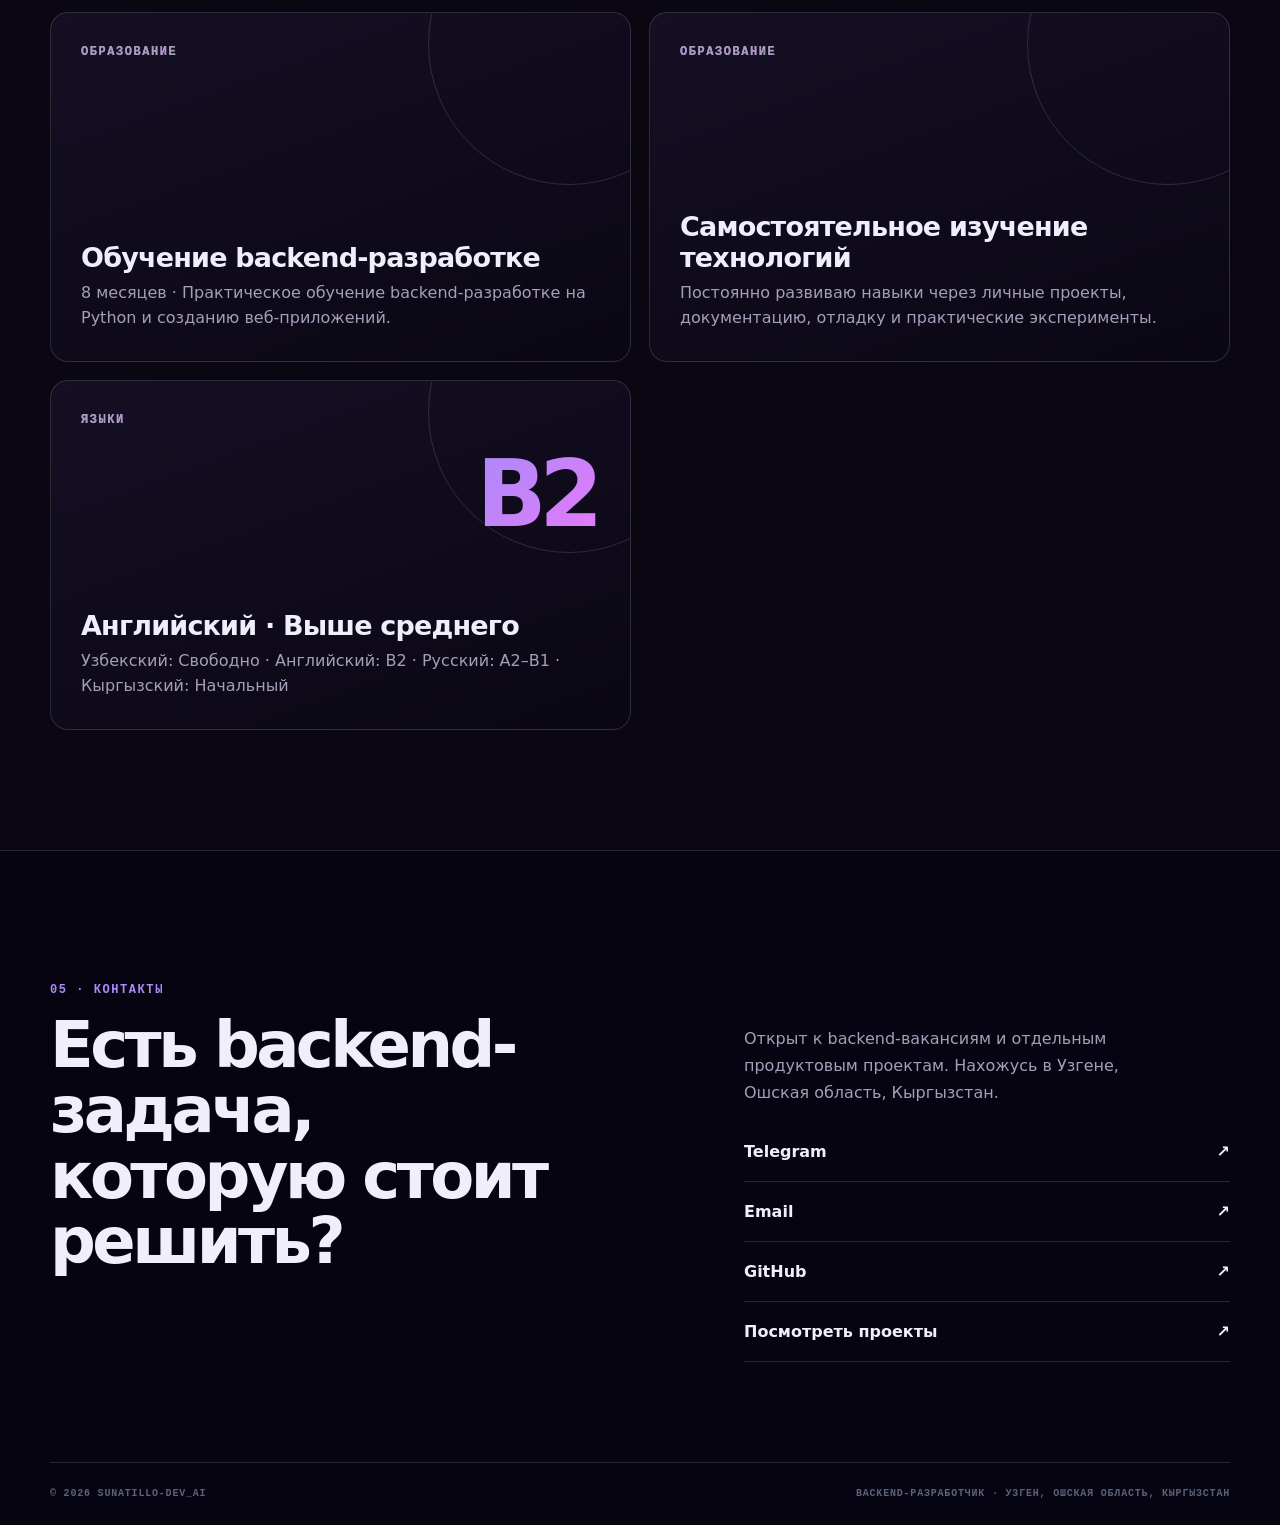
==== commit b148713c: "Fix project files and clean git history" ====
--- a/index.html
+++ b/index.html
@@ -1,3 +1,4 @@
+<!doctype html>
 <html lang="ru">
 <head>
     <meta charset="UTF-8">
@@ -10,26 +11,13 @@
     <meta property="og:type" content="website">
     <meta name="twitter:card" content="summary_large_image">
     <meta name="theme-color" content="#0a0713">
-<<<<<<< HEAD
 
-    <link rel="icon" href="/Sunatillo-dev_ai/favicon.svg">
-    <link rel="stylesheet" href="/Sunatillo-dev_ai/assets/styles.css">
-
-=======
-    <link rel="icon" href="/favicon.svg">
-    <link rel="stylesheet" href="/assets/styles.css">
->>>>>>> ca4d43b (Fix GitHub Pages subpath URLs for assets and project case studies)
+    <link rel="icon" href="favicon.svg">
+    <link rel="stylesheet" href="assets/styles.css">
     <title>Sunatillo — Python Backend Developer</title>
 </head>
 <body>
     <div id="app"></div>
-<<<<<<< HEAD
-
-    <script type="module" src="/Sunatillo-dev_ai/assets/app.js"></script>
+    <script type="module" src="assets/app.js"></script>
 </body>
 </html>
-=======
-    <script type="module" src="/assets/app.js"></script>
-  </body>
-</html>
->>>>>>> ca4d43b (Fix GitHub Pages subpath URLs for assets and project case studies)
--- a/assets/styles.css
+++ b/assets/styles.css
@@ -284,7 +284,7 @@
   .nav-links { gap:12px; }
   .hero { grid-template-columns:1fr; padding-block:56px 72px; gap:32px; }
   .hero h1 { font-size:clamp(44px,9vw,72px); }
-  .hero-visual { min-height:400px; order:-1; }
+  .hero-visual { min-height:400px; }
   .proof-strip { grid-template-columns:repeat(2,1fr); padding-inline:16px; }
   .proof-strip div:nth-child(3) { border-left:1px solid var(--line); }
   .proof-strip div:nth-child(-n+2) { border-bottom:1px solid var(--line); }
